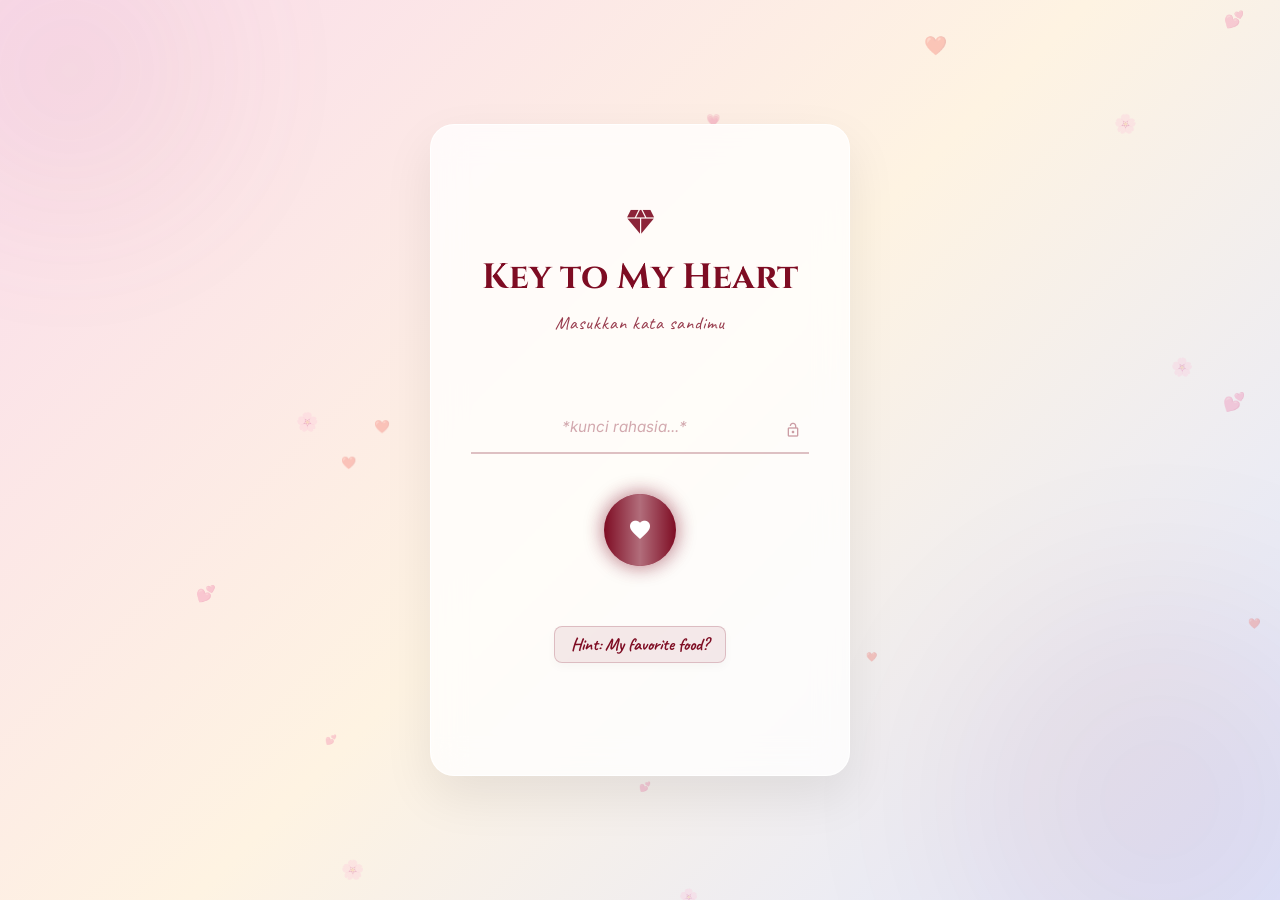
==== index.html @ 64aaa372 "fix mobiles printer sound" ====
<!DOCTYPE html>
<html lang="id">

<head>
    <meta charset="UTF-8">
    <meta name="viewport" content="width=device-width, initial-scale=1.0">
    <title>Key to My Heart ❤️</title>
    <link
        href="https://fonts.googleapis.com/css2?family=Material+Symbols+Outlined:opsz,wght,FILL,GRAD@20..48,100..700,0..1,-50..200&family=Cinzel:wght@400;700&family=Cormorant+Garamond:ital,wght@0,300;0,400;0,600;1,400;1,600&family=Inter:wght@300;400;600&family=Dancing+Script:wght@700&family=Mrs+Saint+Delafield&family=Sacramento&family=Caveat:wght@400;700"
        rel="stylesheet">
    <link rel="stylesheet" href="shared.css">
    <script src="data.js"></script>

    <!-- Favicon -->
    <link rel="icon" type="image/png" href="assets/favicons/favicon-96x96.png" sizes="96x96" />
    <link rel="icon" type="image/svg+xml" href="assets/favicons/favicon.svg" />
    <link rel="shortcut icon" href="assets/favicons/favicon.ico" />
    <link rel="apple-touch-icon" sizes="180x180" href="assets/favicons/apple-touch-icon.png" />
    <link rel="manifest" href="assets/favicons/site.webmanifest" />
    <style>
        /* ─── SPA Shell ────────────────────────────────────────────── */
        .spa-page {
            display: none;
        }

        /* ─── LOGIN PAGE ──────────────────────────────────────────── */
        .login-page {
            min-height: 100vh;
            display: flex;
            align-items: center;
            justify-content: center;
            padding: 2rem;
        }

        .login-container {
            width: 100%;
            max-width: 420px;
            display: flex;
            flex-direction: column;
            align-items: center;
            gap: 1.5rem;
        }

        .login-card {
            width: 100%;
            background: rgba(255, 255, 255, 0.78);
            backdrop-filter: blur(16px);
            -webkit-backdrop-filter: blur(16px);
            border: 1px solid rgba(255, 255, 255, 0.85);
            border-radius: 1.5rem;
            padding: 3rem 2.5rem;
            box-shadow: 0 20px 50px rgba(0, 0, 0, 0.08);
            display: flex;
            flex-direction: column;
            align-items: center;
            text-align: center;
            gap: 2.5rem;
        }

        .icon-area {
            color: var(--rosegold);
            display: flex;
            flex-direction: column;
            align-items: center;
        }

        .icon-area .main-icon {
            font-size: 3rem;
            font-variation-settings: 'FILL' 0, 'wght' 200;
        }

        .icon-area .sub-icon {
            font-size: 1.25rem;
            opacity: 0.6;
            margin-top: -0.5rem;
        }

        .login-title {
            font-family: var(--font-display);
            font-size: 2.2rem;
            font-weight: 700;
            color: var(--primary);
            line-height: 1.2;
            margin-bottom: 0.75rem;
        }

        .login-instruction {
            font-family: var(--font-sans);
            font-size: 0.875rem;
            color: var(--primary);
            opacity: 0.65;
            letter-spacing: 0.05em;
        }

        .login-input-group {
            width: 100%;
            position: relative;
        }

        .login-input {
            width: 100%;
            background: transparent;
            border: none;
            border-bottom: 2px solid rgba(126, 12, 35, 0.25);
            padding: 1rem 2.5rem 1rem 0.5rem;
            font-size: 1.1rem;
            font-family: var(--font-sans);
            color: var(--primary);
            text-align: center;
            outline: none;
            transition: border-color 0.3s;
            box-sizing: border-box;
        }

        .login-input:focus {
            border-bottom-color: var(--primary);
        }

        .login-input::placeholder {
            color: rgba(126, 12, 35, 0.35);
            font-style: italic;
            font-size: 0.95rem;
        }

        .lock-icon {
            position: absolute;
            right: 0.5rem;
            bottom: 1rem;
            font-size: 1rem;
            color: rgba(126, 12, 35, 0.4);
            pointer-events: none;
        }

        .btn-wrapper {
            position: relative;
        }

        .btn-glow {
            position: absolute;
            inset: -4px;
            background: var(--primary);
            border-radius: 50%;
            filter: blur(8px);
            opacity: 0.2;
            transition: opacity 0.3s;
        }

        .btn-wrapper:hover .btn-glow {
            opacity: 0.45;
        }

        .login-btn {
            position: relative;
            width: 4.5rem;
            height: 4.5rem;
            background: var(--primary);
            color: white;
            border: none;
            border-radius: 50%;
            display: flex;
            align-items: center;
            justify-content: center;
            cursor: pointer;
            box-shadow: 0 0 20px rgba(126, 12, 35, 0.35);
            transition: transform 0.2s, box-shadow 0.3s;
            overflow: hidden;
        }

        .login-btn::after {
            content: '';
            position: absolute;
            inset: 0;
            border-radius: 50%;
            background: linear-gradient(90deg, transparent, rgba(255, 255, 255, 0.4), transparent);
            animation: shimmer-btn 3s infinite;
        }

        @keyframes shimmer-btn {
            0% {
                transform: translateX(-100%) skewX(-20deg)
            }

            100% {
                transform: translateX(100%) skewX(-20deg)
            }
        }

        .login-btn:hover {
            transform: scale(1.08);
        }

        .login-btn:active {
            transform: scale(0.95);
        }

        .login-error {
            font-family: var(--font-sans);
            font-size: 0.85rem;
            color: var(--primary);
            opacity: 0;
            transition: opacity 0.3s;
            min-height: 1.5rem;
        }

        .login-error.visible {
            opacity: 1;
        }

        .blur-deco {
            position: fixed;
            border-radius: 50%;
            pointer-events: none;
            z-index: 0;
        }

        .blur-1 {
            width: 300px;
            height: 300px;
            background: var(--rosegold);
            opacity: 0.07;
            top: -80px;
            left: -80px;
            filter: blur(80px);
        }

        .blur-2 {
            width: 400px;
            height: 400px;
            background: var(--primary);
            opacity: 0.07;
            bottom: -100px;
            right: -80px;
            filter: blur(100px);
        }

        @keyframes float-particle {

            0%,
            100% {
                transform: translateY(0) rotate(0deg);
                opacity: 0.25
            }

            50% {
                transform: translateY(-25px) rotate(15deg);
                opacity: 0.5
            }
        }

        @keyframes shake {

            10%,
            90% {
                transform: translateX(-2px)
            }

            20%,
            80% {
                transform: translateX(3px)
            }

            30%,
            50%,
            70% {
                transform: translateX(-5px)
            }

            40%,
            60% {
                transform: translateX(5px)
            }
        }

        .shake {
            animation: shake 0.4s cubic-bezier(.36, .07, .19, .97) both;
        }

        .spa-page.active {
            display: block;
        }

        /* ─── MUSIC PAGE ──────────────────────────────────────────── */
        .music-page {
            min-height: 100vh;
            display: flex;
            flex-direction: column;
            align-items: center;
            justify-content: center;
            padding: 2rem 1.5rem 7rem;
        }

        .music-card {
            background: white;
            padding: 1.5rem 1.5rem 2rem;
            box-shadow: 0 20px 40px rgba(0, 0, 0, 0.12), 0 0 2px rgba(0, 0, 0, 0.06);
            border-radius: 0.5rem;
            border: 1px solid #f3f4f6;
            width: 100%;
            max-width: 320px;
            position: relative;
            transform: rotate(1deg);
            transition: transform 0.7s ease;
        }

        .music-card:hover {
            transform: rotate(0deg);
        }

        .washi-decoration {
            position: absolute;
            top: -1rem;
            left: -1.5rem;
            width: 6rem;
            height: 2rem;
            transform: rotate(-12deg);
            z-index: 10;
            opacity: 0.85;
        }

        .cover-container {
            position: relative;
            aspect-ratio: 1;
            width: 100%;
            background: #fff0f3;
            border-radius: 0.375rem;
            overflow: hidden;
            margin-bottom: 1.5rem;
        }

        #music-cover {
            width: 100%;
            height: 100%;
            object-fit: cover;
            transition: transform 1s ease;
            display: block;
        }

        .music-card:hover #music-cover {
            transform: scale(1.03);
        }

        .photo-corner {
            width: 24px;
            height: 24px;
            background: white;
            position: absolute;
            box-shadow: 0 2px 4px rgba(0, 0, 0, 0.1);
            z-index: 5;
        }

        .corner-tl {
            top: -4px;
            left: -4px;
            clip-path: polygon(0 0, 100% 0, 0 100%);
        }

        .corner-tr {
            top: -4px;
            right: -4px;
            clip-path: polygon(0 0, 100% 0, 100% 100%);
        }

        .track-info {
            text-align: center;
            margin-bottom: 1.25rem;
        }

        #song-title {
            font-family: var(--font-display);
            font-size: 1.3rem;
            font-weight: 700;
            color: #881337;
            margin-bottom: 0.25rem;
            white-space: nowrap;
            overflow: hidden;
            text-overflow: ellipsis;
        }

        #artist-name {
            font-family: var(--font-sans);
            font-size: 0.7rem;
            font-weight: 600;
            color: #fb7185;
            letter-spacing: 0.15em;
            text-transform: uppercase;
        }

        .visualizer {
            display: flex;
            align-items: flex-end;
            justify-content: center;
            gap: 3px;
            height: 14px;
            margin: 0.6rem 0;
            opacity: 0;
            transition: opacity 0.5s;
        }

        .visualizer.active {
            opacity: 1;
        }

        .v-bar {
            width: 4px;
            border-radius: 2px;
            height: 4px;
            animation: bar-dance 1s ease-in-out infinite alternate;
            animation-play-state: paused;
        }

        .visualizer.active .v-bar {
            animation-play-state: running;
        }

        .v-bar:nth-child(1) {
            background: #fda4af;
        }

        .v-bar:nth-child(2) {
            background: #fb7185;
            animation-delay: 0.2s;
        }

        .v-bar:nth-child(3) {
            background: #f43f5e;
            animation-delay: 0.4s;
        }

        .v-bar:nth-child(4) {
            background: #fb7185;
            animation-delay: 0.1s;
        }

        .v-bar:nth-child(5) {
            background: #fda4af;
            animation-delay: 0.3s;
        }

        @keyframes bar-dance {
            0% {
                height: 4px
            }

            50% {
                height: 14px
            }

            100% {
                height: 8px
            }
        }

        .progress-wrapper {
            width: 100%;
            height: 6px;
            background: #fee2e2;
            border-radius: 9999px;
            margin-bottom: 1.5rem;
            cursor: pointer;
            position: relative;
            overflow: hidden;
        }

        #progress-bar {
            position: absolute;
            top: 0;
            left: 0;
            height: 100%;
            width: 0%;
            background: linear-gradient(90deg, #fb7185, #7e0c23);
            border-radius: 9999px;
            transition: width 0.3s linear;
        }

        .controls {
            display: flex;
            align-items: center;
            justify-content: center;
            gap: 1.5rem;
            margin-bottom: 1.25rem;
        }

        .ctrl-btn {
            background: none;
            border: none;
            cursor: pointer;
            color: #fca5a5;
            transition: color 0.2s, transform 0.2s;
            display: flex;
            align-items: center;
        }

        .ctrl-btn:hover {
            color: #f43f5e;
            transform: scale(1.12);
        }

        .ctrl-btn:active {
            transform: scale(0.95);
        }

        .ctrl-btn .material-symbols-outlined {
            font-size: 2rem;
        }

        .play-btn {
            width: 4rem;
            height: 4rem;
            background: linear-gradient(135deg, #7e0c23, #9f1239);
            border: 4px solid white;
            border-radius: 50%;
            box-shadow: 0 10px 25px rgba(126, 12, 35, 0.25);
            color: white;
            cursor: pointer;
            display: flex;
            align-items: center;
            justify-content: center;
            transition: transform 0.2s, box-shadow 0.3s;
        }

        .play-btn:hover {
            transform: scale(1.06);
            box-shadow: 0 15px 30px rgba(126, 12, 35, 0.4);
        }

        .play-btn:active {
            transform: scale(0.95);
        }

        .play-btn .material-symbols-outlined {
            font-size: 1.8rem;
            font-variation-settings: 'FILL' 1;
            margin-left: 2px;
        }

        .play-btn.paused .play-icon-span {
            margin-left: 0;
        }

        .play-btn.is-loading .play-icon-span {
            opacity: 0;
        }

        .play-btn.is-loading::after {
            content: '';
            position: absolute;
            width: 1.5rem;
            height: 1.5rem;
            border: 3px solid rgba(255, 255, 255, 0.3);
            border-top-color: white;
            border-radius: 50%;
            animation: play-btn-spin 0.8s linear infinite;
        }

        @keyframes play-btn-spin {
            to { transform: rotate(360deg); }
        }

        .volume-wrapper {
            display: flex;
            align-items: center;
            gap: 0.5rem;
            padding: 0 0.5rem;
        }

        .volume-wrapper .material-symbols-outlined {
            font-size: 1rem;
            color: #fca5a5;
        }

        #volume-slider {
            flex: 1;
            -webkit-appearance: none;
            appearance: none;
            height: 4px;
            background: #fee2e2;
            border-radius: 2px;
            outline: none;
            cursor: pointer;
            accent-color: #f43f5e;
        }

        .lyrics-area {
            text-align: center;
            margin-top: 2rem;
        }

        #song-lyrics {
            font-family: var(--font-dancing);
            font-size: 1.7rem;
            color: var(--rosegold);
            opacity: 0.85;
        }

        .song-dots {
            display: flex;
            justify-content: center;
            gap: 0.4rem;
            margin-top: 1.25rem;
        }

        .song-dot {
            width: 6px;
            height: 6px;
            border-radius: 50%;
            background: rgba(183, 110, 121, 0.3);
            cursor: pointer;
            transition: background 0.3s, transform 0.2s;
        }

        .song-dot.active {
            background: var(--rosegold);
            transform: scale(1.3);
        }

        /* ─── GALLERY PAGE ────────────────────────────────────────── */
        .gallery-page {
            min-height: 100vh;
            padding: 2rem 1.25rem 8rem;
        }

        .gallery-grid {
            display: grid;
            grid-template-columns: repeat(2, 1fr);
            gap: 2.5rem 1.5rem;
            max-width: 700px;
            margin: 0 auto;
            align-items: start;
            justify-items: center;
        }

        @media (min-width: 600px) {
            .gallery-grid {
                grid-template-columns: repeat(3, 1fr);
            }
        }

        .polaroid {
            position: relative;
            background: white;
            padding: 0.75rem 0.75rem 2.5rem;
            box-shadow: 0 8px 25px rgba(0, 0, 0, 0.12), 0 0 2px rgba(0, 0, 0, 0.05);
            width: 100%;
            max-width: 185px;
            cursor: pointer;
            transition: transform 0.35s ease, box-shadow 0.35s ease, z-index 0s;
        }

        .polaroid:nth-child(odd) {
            transform: rotate(-2deg);
        }

        .polaroid:nth-child(even) {
            transform: rotate(2deg);
        }

        .polaroid:hover {
            transform: scale(1.05) rotate(0deg) !important;
            box-shadow: 0 20px 45px rgba(0, 0, 0, 0.2);
            z-index: 10;
        }

        .polaroid-tape-el {
            position: absolute;
            top: -0.9rem;
            left: 50%;
            transform: translateX(-50%) rotate(-8deg);
            width: 4rem;
            height: 1.2rem;
            z-index: 5;
        }

        .scratch-wrapper {
            position: relative;
            aspect-ratio: 1;
            width: 100%;
            overflow: hidden;
            background: #f9fafb;
            border-radius: 2px;
        }

        .scratch-image {
            width: 100%;
            height: 100%;
            object-fit: cover;
            display: block;
        }

        .scratch-layer {
            position: absolute;
            inset: 0;
            background: linear-gradient(135deg, #c9b8c0, #a896a0);
            display: flex;
            flex-direction: column;
            align-items: center;
            justify-content: center;
            cursor: pointer;
            z-index: 2;
            transition: opacity 0.8s ease;
        }

        .scratch-layer.revealed {
            opacity: 0;
            pointer-events: none;
        }

        .scratch-layer-emoji {
            font-size: 1.8rem;
        }

        .scratch-label {
            font-family: var(--font-sans);
            font-size: 0.5rem;
            color: rgba(255, 255, 255, 0.85);
            letter-spacing: 0.1em;
            text-transform: uppercase;
            margin-top: 0.3rem;
        }

        .polaroid-caption-text {
            font-family: var(--font-dancing);
            font-size: 0.9rem;
            color: #1e293b;
            text-align: center;
            margin-top: 0.5rem;
            display: block;
            transform: rotate(-1.5deg);
            line-height: 1.2;
            padding: 0 4px;
            word-wrap: break-word;
            white-space: normal;
        }

        .polaroid-date-text {
            font-family: var(--font-sans);
            font-size: 0.55rem;
            color: rgba(126, 12, 35, 0.4);
            text-align: center;
            margin-top: 0.15rem;
            letter-spacing: 0.05em;
        }

        .modal-overlay {
            position: fixed;
            inset: 0;
            background: rgba(0, 0, 0, 0.5);
            z-index: 500;
            display: flex;
            align-items: center;
            justify-content: center;
            padding: 1.5rem;
            opacity: 0;
            pointer-events: none;
            transition: opacity 0.3s;
        }

        .modal-overlay.show {
            opacity: 1;
            pointer-events: auto;
        }

        .modal-card {
            background: rgba(255, 255, 255, 0.97);
            backdrop-filter: blur(16px);
            border-radius: 1.5rem;
            padding: 2.5rem 2rem;
            max-width: 360px;
            width: 100%;
            text-align: center;
            transform: translateY(30px) scale(0.95);
            transition: transform 0.35s cubic-bezier(0.16, 1, 0.3, 1);
            box-shadow: 0 30px 60px rgba(0, 0, 0, 0.15);
        }

        .modal-overlay.show .modal-card {
            transform: translateY(0) scale(1);
        }

        .modal-heart {
            font-size: 2.5rem;
            margin-bottom: 1rem;
        }

        .modal-note {
            font-family: var(--font-editorial, 'Cormorant Garamond', serif);
            font-style: italic;
            font-size: 1.15rem;
            color: var(--primary);
            line-height: 1.7;
            margin-bottom: 1.5rem;
        }

        .modal-close {
            background: var(--primary);
            color: white;
            border: none;
            border-radius: 9999px;
            padding: 0.65rem 2rem;
            font-family: var(--font-sans);
            font-size: 0.85rem;
            cursor: pointer;
            transition: transform 0.2s;
        }

        .modal-close:hover {
            background: #9f1239;
        }

        .modal-close:active {
            transform: scale(0.95);
        }

        @keyframes glitter-fall {
            0% {
                transform: translate(0, 0) scale(1);
                opacity: 1;
            }

            100% {
                transform: translate(var(--tx), var(--ty)) scale(0);
                opacity: 0;
            }
        }

        /* ─── SURAT PAGE ──────────────────────────────────────────── */
        .letter-page {
            min-height: 100vh;
            display: flex;
            flex-direction: column;
            align-items: center;
            padding: 2rem 1.5rem 8rem;
        }

        .envelope-scene {
            width: 100%;
            max-width: 460px;
        }

        .envelope-wrapper {
            position: relative;
            width: 100%;
            cursor: pointer;
            perspective: 800px;
        }

        .envelope-body {
            width: 100%;
            aspect-ratio: 1.618 / 1;
            background: linear-gradient(145deg, #fce7f3, #ffd6e0);
            border-radius: 0.5rem;
            border: 1.5px solid rgba(244, 63, 94, 0.12);
            box-shadow: 0 20px 50px rgba(126, 12, 35, 0.1), 0 5px 15px rgba(0, 0, 0, 0.05);
            position: relative;
            overflow: hidden;
            transition: transform 0.3s ease;
        }

        .envelope-wrapper:hover .envelope-body {
            transform: translateY(-3px);
        }

        .envelope-flap {
            position: absolute;
            top: 0;
            left: 0;
            right: 0;
            height: 55%;
            background: linear-gradient(160deg, #fecdd3, #ffd6e0);
            clip-path: polygon(0 0, 50% 65%, 100% 0);
            transform-origin: top;
            transition: transform 0.7s cubic-bezier(0.16, 1, 0.3, 1);
            z-index: 5;
        }

        .envelope-wrapper.open .envelope-flap {
            transform: perspective(800px) rotateX(-180deg);
        }

        .env-fold-bottom {
            position: absolute;
            bottom: 0;
            left: 0;
            right: 0;
            height: 50%;
            background: linear-gradient(10deg, #fce7f3, #ffd6e0);
            clip-path: polygon(0 100%, 50% 30%, 100% 100%);
        }

        .env-fold-left {
            position: absolute;
            top: 0;
            left: 0;
            bottom: 0;
            width: 50%;
            background: linear-gradient(95deg, #fde8f4, #ffd6e0);
            clip-path: polygon(0 0, 100% 50%, 0 100%);
        }

        .env-fold-right {
            position: absolute;
            top: 0;
            right: 0;
            bottom: 0;
            width: 50%;
            background: linear-gradient(265deg, #fde8f4, #ffd6e0);
            clip-path: polygon(0 50%, 100% 0, 100% 100%);
        }

        .envelope-seal {
            position: absolute;
            top: 50%;
            left: 50%;
            transform: translate(-50%, -50%);
            z-index: 10;
            width: 3.2rem;
            height: 3.2rem;
            background: linear-gradient(135deg, #7e0c23, #c0193a);
            border-radius: 50%;
            display: flex;
            align-items: center;
            justify-content: center;
            color: white;
            box-shadow: 0 4px 15px rgba(126, 12, 35, 0.4);
            transition: transform 0.3s, box-shadow 0.3s;
        }

        .envelope-wrapper:hover .envelope-seal {
            transform: translate(-50%, -50%) scale(1.1);
            box-shadow: 0 6px 20px rgba(126, 12, 35, 0.55);
        }

        .tap-hint {
            text-align: center;
            margin-top: 0.85rem;
            font-family: var(--font-sans);
            font-size: 0.68rem;
            color: rgba(126, 12, 35, 0.45);
            letter-spacing: 0.12em;
            text-transform: uppercase;
            animation: pulse-hint 2s ease-in-out infinite;
        }

        @keyframes pulse-hint {

            0%,
            100% {
                opacity: 0.5
            }

            50% {
                opacity: 1
            }
        }

        .letter-content {
            display: none;
            width: 100%;
            max-width: 460px;
            margin-top: 2rem;
        }

        .letter-content.visible {
            display: block;
            animation: fadeInUp 0.7s ease-out;
        }

        .letter-paper {
            background: #fffdf5;
            border: 1px solid rgba(244, 63, 94, 0.08);
            border-radius: 0.375rem;
            padding: 2.5rem 2rem 2rem;
            box-shadow: 0 10px 30px rgba(0, 0, 0, 0.05);
            position: relative;
            overflow: hidden;
        }

        .letter-paper::before {
            content: '';
            position: absolute;
            inset: 0;
            background-image: repeating-linear-gradient(transparent, transparent 1.75rem,
                    rgba(244, 63, 94, 0.05) 1.75rem, rgba(244, 63, 94, 0.05) 1.8rem);
            background-position: 0 4rem;
            pointer-events: none;
        }

        .letter-paper::after {
            content: '';
            position: absolute;
            top: 0;
            bottom: 0;
            left: 3.5rem;
            width: 1px;
            background: rgba(244, 63, 94, 0.1);
            pointer-events: none;
        }

        .letter-inner {
            position: relative;
            z-index: 1;
            padding-left: 0.5rem;
        }

        .letter-recipient {
            font-family: 'Mrs Saint Delafield', cursive;
            font-size: 2.2rem;
            color: var(--primary);
            opacity: 0.85;
            margin-bottom: 2rem;
            display: block;
        }

        .letter-body {
            font-family: var(--font-dancing);
            font-size: 1.4rem;
            font-weight: 500;
            color: #334155;
            line-height: 1.8;
            padding-left: 0.25rem;
            white-space: pre-wrap;
        }

        .letter-body p {
            margin-bottom: 1rem;
        }

        .letter-body p:last-child {
            margin-bottom: 0;
        }

        .letter-footer {
            display: flex;
            justify-content: space-between;
            align-items: flex-end;
            margin-top: 2rem;
            padding-top: 1.25rem;
            border-top: 1px dashed rgba(244, 63, 94, 0.15);
        }

        .letter-signature {
            font-family: 'Mrs Saint Delafield', cursive;
            font-size: 2.8rem;
            color: rgba(126, 12, 35, 0.7);
            transform: rotate(-2deg);
            display: inline-block;
            padding-right: 0.5rem;
            align-self: flex-end;
            margin-left: auto;
        }

        @keyframes blink {
            50% {
                border-color: transparent
            }
        }

        /* ─── INVITATION PAGE ────────────────────────────────────── */
        .invitation-page {
            min-height: 100vh;
            display: flex;
            align-items: center;
            justify-content: center;
            padding: 2rem 1.5rem 8rem;
        }

        .invitation-card {
            width: 100%;
            max-width: 420px;
            display: flex;
            flex-direction: column;
            align-items: center;
            gap: 2.5rem;
            text-align: center;
        }

        .question-text {
            font-family: var(--font-display);
            font-size: clamp(1.4rem, 5vw, 2.2rem);
            color: var(--primary);
            line-height: 1.35;
            padding: 0 0.5rem;
        }

        .bear-container {
            display: flex;
            justify-content: center;
        }

        .bear-img {
            width: 160px;
            height: 160px;
            object-fit: contain;
            filter: drop-shadow(0 10px 20px rgba(244, 63, 94, 0.2));
            animation: bear-bounce 2.5s ease-in-out infinite;
        }

        @keyframes bear-bounce {

            0%,
            100% {
                transform: translateY(0) rotate(-1deg);
            }

            50% {
                transform: translateY(-10px) rotate(1deg);
            }
        }

        .buttons-group {
            display: flex;
            gap: 1rem;
            align-items: center;
            flex-wrap: wrap;
            justify-content: center;
        }

        .yes-btn {
            background: linear-gradient(135deg, #7e0c23, #c0193a);
            color: white;
            border: none;
            border-radius: 9999px;
            padding: 1rem 2.75rem;
            font-family: var(--font-display);
            font-size: 1.2rem;
            font-weight: 700;
            cursor: pointer;
            box-shadow: 0 8px 25px rgba(126, 12, 35, 0.35);
            transition: transform 0.25s, box-shadow 0.25s;
            position: relative;
            overflow: hidden;
        }

        .yes-btn::after {
            content: '';
            position: absolute;
            inset: 0;
            background: linear-gradient(90deg, transparent, rgba(255, 255, 255, 0.3), transparent);
            animation: shimmer-yes 3s infinite;
        }

        @keyframes shimmer-yes {
            0% {
                transform: translateX(-150%)
            }

            100% {
                transform: translateX(150%)
            }
        }

        .yes-btn:hover {
            transform: scale(1.06);
            box-shadow: 0 12px 35px rgba(126, 12, 35, 0.5);
        }

        .yes-btn:active {
            transform: scale(0.97);
        }

        .no-btn {
            background: white;
            color: var(--primary);
            border: 1.5px solid rgba(126, 12, 35, 0.2);
            border-radius: 9999px;
            padding: 0.85rem 2rem;
            font-family: var(--font-sans);
            font-size: 0.95rem;
            cursor: pointer;
            transition: all 0.25s;
            box-shadow: 0 4px 12px rgba(0, 0, 0, 0.06);
        }

        .no-btn:hover {
            background: #fff5f5;
            border-color: rgba(126, 12, 35, 0.4);
        }

        .celebration {
            display: none;
            flex-direction: column;
            align-items: center;
            gap: 2rem;
        }

        .celebration.visible {
            display: flex;
            animation: fadeInUp 0.7s ease-out;
        }

        .success-message {
            font-family: var(--font-display);
            font-size: clamp(1.5rem, 6vw, 2.4rem);
            color: var(--primary);
            line-height: 1.3;
            text-align: center;
            width: 100%;
        }

        .bear-success-wrapper {
            position: relative;
            display: flex;
            align-items: center;
            justify-content: center;
        }

        .success-ring {
            position: absolute;
            inset: -20px;
            border: 2px solid rgba(244, 63, 94, 0.25);
            border-radius: 50%;
            animation: ring-pulse 2s ease-out infinite;
        }

        .success-ring-2 {
            position: absolute;
            inset: -35px;
            border: 1.5px solid rgba(244, 63, 94, 0.12);
            border-radius: 50%;
            animation: ring-pulse 2s 0.5s ease-out infinite;
        }

        @keyframes ring-pulse {
            0% {
                transform: scale(0.85);
                opacity: 0.7
            }

            100% {
                transform: scale(1.5);
                opacity: 0
            }
        }

        @keyframes card-shake {

            0%,
            100% {
                transform: translateX(0)
            }

            25% {
                transform: translateX(-6px)
            }

            75% {
                transform: translateX(6px)
            }
        }

        .confetti-container {
            position: fixed;
            inset: 0;
            pointer-events: none;
            z-index: 200;
            overflow: hidden;
        }

        @keyframes fall-down {
            0% {
                transform: translateY(-30px) rotate(0deg);
                opacity: 1
            }

            100% {
                transform: translateY(110vh) rotate(var(--rot));
                opacity: 0
            }
        }

        .confetti-piece {
            position: absolute;
            animation: fall-down var(--dur) var(--delay) ease-in forwards;
            left: var(--left);
            font-size: var(--size);
        }

        /* ─── WRAPPED / PRINTER PAGE ──────────────────────────────── */
        :root {
            --printer-plastic: #fff5f5;
            --plastic-texture: url(https://www.transparenttextures.com/patterns/white-diamond.png);
        }

        .page-wrapped-main {
            height: 100%;
            width: 100%;
            display: flex;
            flex-direction: column;
            align-items: center;
            padding: 0 1.5rem 8rem;
            position: relative;
            overflow-y: auto;
            overflow-x: hidden;
            min-height: 100vh;
        }

        .printer-container {
            margin-top: -2.5rem;
            perspective: 1000px;
            width: 100%;
            display: flex;
            flex-direction: column;
            align-items: center;
            position: relative;
            z-index: 30;
            margin-bottom: -40px;
        }

        .printer-device {
            width: 100%;
            max-width: 400px;
            height: 9rem;
            border-top-left-radius: 1.5rem;
            border-top-right-radius: 1.5rem;
            border-bottom-left-radius: 0.5rem;
            border-bottom-right-radius: 0.5rem;
            display: flex;
            flex-direction: column;
            align-items: center;
            padding-top: 1.5rem;
            background-color: var(--printer-plastic);
            background-image: var(--plastic-texture);
            box-shadow: inset -2px -2px 5px rgba(0, 0, 0, 0.05), inset 2px 2px 5px rgba(255, 255, 255, 0.9), 0 10px 25px rgba(126, 12, 35, 0.1);
            border-bottom: 4px solid #fecaca;
            position: relative;
            z-index: 40;
        }

        .led-group {
            position: absolute;
            top: 1.5rem;
            left: 2.5rem;
            display: flex;
            gap: 0.5rem;
        }

        .led {
            width: 0.5rem;
            height: 0.5rem;
            border-radius: 50%;
        }

        .led-green {
            background-color: #22c55e;
            box-shadow: 0 0 8px rgba(34, 197, 94, 0.8);
        }

        .led-orange {
            background-color: #fdba74;
            opacity: 0.5;
        }

        .printer-label {
            font-size: 9px;
            letter-spacing: 0.3em;
            font-family: var(--font-sans);
            color: rgba(136, 19, 55, 0.3);
            text-transform: uppercase;
            margin-bottom: 1rem;
            text-align: center;
            font-weight: 700;
        }

        .printer-slot {
            width: 320px;
            height: 1rem;
            background-color: #4c0519;
            border-radius: 9999px;
            box-shadow: inset 0 2px 4px rgba(0, 0, 0, 0.5);
            position: relative;
            display: flex;
            align-items: center;
            justify-content: center;
            overflow: hidden;
            border-top: 2px solid rgba(136, 19, 55, 0.5);
            margin-top: 1rem;
            max-width: 90%;
        }

        .printer-slot-inner {
            position: absolute;
            inset: 0;
            opacity: 0.2;
            background: repeating-linear-gradient(90deg, transparent, transparent 2px, rgba(255, 255, 255, 0.1) 2px, rgba(255, 255, 255, 0.1) 4px);
        }

        .printer-slot-shadow {
            width: 300px;
            height: 0.5rem;
            background-color: rgba(136, 19, 55, 0.1);
            filter: blur(4px);
            margin-top: -0.125rem;
            max-width: 85%;
        }

        .printer-slot-wrapper {
            position: relative;
            width: 100%;
            display: flex;
            justify-content: center;
            z-index: 10;
            margin-top: -10px;
        }

        .story-card {
            background-color: var(--cream);
            min-height: 650px;
            width: 100%;
            max-width: 380px;
            padding: 1.5rem;
            display: flex;
            flex-direction: column;
            z-index: 10;
            border: 1px solid #9f1239;
            position: relative;
            overflow: hidden;
            transform: translateY(-100%);
            transition: transform 6s linear;
            box-shadow: 0 5px 15px rgba(0, 0, 0, 0.05);
            color: #1e293b;
            border-radius: 1.5rem;
        }

        .is-printing .story-card {
            transform: translateY(0);
        }

        .story-card::after {
            content: '';
            position: absolute;
            bottom: -10px;
            left: 0;
            width: 100%;
            height: 10px;
            background: linear-gradient(-45deg, var(--cream) 5px, transparent 0), linear-gradient(45deg, var(--cream) 5px, transparent 0);
            background-size: 10px 10px;
            z-index: 10;
        }

        .swirl-bg {
            position: absolute;
            inset: 0;
            background-image: radial-gradient(circle at 0% 0%, #ffe4e6 0%, transparent 50%), radial-gradient(circle at 100% 100%, #ffe4e6 0%, transparent 50%);
            opacity: 0.6;
            pointer-events: none;
        }

        .card-recap-header {
            position: relative;
            z-index: 10;
            display: flex;
            align-items: center;
            justify-content: center;
            gap: 0.5rem;
            color: rgba(126, 12, 35, 0.6);
            margin-bottom: 0.75rem;
            font-size: 10px;
            font-family: var(--font-sans);
            text-transform: uppercase;
            letter-spacing: 0.3em;
            font-weight: 700;
        }

        .card-photo-wrapper {
            position: relative;
            z-index: 10;
            padding-top: 0.5rem;
            margin-bottom: 1rem;
            width: 100%;
        }

        .photo-frame {
            background-color: #fff;
            padding: 0.5rem;
            aspect-ratio: 1/1;
            width: 100%;
            overflow: hidden;
            box-shadow: 0 1px 3px rgba(0, 0, 0, 0.1);
        }

        .photo-frame img {
            width: 100%;
            height: 100%;
            object-fit: cover;
            border-radius: 2px;
        }

        .card-lists {
            position: relative;
            z-index: 10;
            padding-bottom: 1rem;
            display: flex;
            flex-wrap: wrap;
            gap: 1.5rem;
        }

        .list-col {
            flex: 1;
            min-width: 120px;
        }

        .list-label {
            font-size: 11px;
            font-family: var(--font-sans);
            text-transform: uppercase;
            letter-spacing: 0.25em;
            font-weight: 800;
            color: var(--primary);
            opacity: 0.9;
            margin-bottom: 0.75rem;
            border-bottom: 1px solid rgba(126, 12, 35, 0.15);
            padding-bottom: 0.25rem;
            display: inline-block;
        }

        .card-footer {
            position: relative;
            z-index: 10;
            margin-top: auto;
            border-top: 1px solid #fecdd3;
            padding-top: 1.25rem;
            padding-bottom: 0.5rem;
        }

        .stats-row {
            display: flex;
            flex-wrap: nowrap;
            justify-content: space-between;
            align-items: flex-start;
            gap: 1rem;
            margin-bottom: 1.5rem;
        }

        .stat-col {
            display: flex;
            flex-direction: column;
            min-width: 0;
        }

        .stat-col:first-child {
            flex: 0 0 auto;
            max-width: 55%;
        }

        .stat-col.text-right {
            flex: 1;
        }

        .stat-label {
            font-size: 10px;
            text-transform: uppercase;
            letter-spacing: 0.1em;
            font-weight: 700;
            color: var(--primary);
            opacity: 0.7;
            margin-bottom: 0.25rem;
        }

        .stat-val-minutes {
            font-family: var(--font-editorial);
            font-style: italic;
            font-weight: 700;
            font-size: 2.6rem;
            line-height: 1;
            letter-spacing: -0.02em;
            color: var(--primary);
            word-break: break-word;
        }

        .stat-val-vibe {
            font-family: var(--font-editorial);
            font-style: italic;
            font-weight: 700;
            font-size: 1.5rem;
            line-height: 1.1;
            color: var(--primary);
            word-break: break-word;
            text-wrap: balance;
        }

        .text-right {
            text-align: right;
            align-items: flex-end;
        }

        .barcode-wrapper {
            position: relative;
            z-index: 10;
            border-top: 2px dashed rgba(244, 63, 94, 0.3);
            padding-top: 1rem;
            text-align: center;
        }

        .barcode-text {
            display: flex;
            justify-content: center;
            align-items: center;
            font-size: 9px;
            font-family: var(--font-sans);
            text-transform: uppercase;
            font-weight: 700;
            letter-spacing: 0.1em;
            color: var(--primary);
            opacity: 0.5;
        }

        .barcode-strip {
            background-image: url('[data-uri]');
            background-repeat: repeat-x;
            background-size: contain;
            width: 80%;
            opacity: 0.6;
            display: block;
            margin: 0 auto 0.5rem;
            height: 2.5rem;
        }

        .led-pulse {
            animation: led-pulse-anim 2s cubic-bezier(0.4, 0, 0.6, 1) infinite;
        }

        @keyframes led-pulse-anim {

            0%,
            100% {
                opacity: 1;
            }

            50% {
                opacity: 0.4;
            }
        }

        .led-printing {
            animation: led-fast-pulse-anim 0.4s ease-in-out infinite;
            background-color: #22c55e !important;
            box-shadow: 0 0 12px rgba(34, 197, 94, 0.9);
        }

        @keyframes led-fast-pulse-anim {

            0%,
            100% {
                transform: scale(1);
                opacity: 1;
            }

            50% {
                transform: scale(1.2);
                opacity: 0.7;
            }
        }

        .printer-vibrating {
            animation: printer-shake 0.1s ease-in-out infinite;
        }

        @keyframes printer-shake {

            0%,
            100% {
                transform: translate(0, 0) rotate(0);
            }

            25% {
                transform: translate(0.5px, 0.5px) rotate(0.1deg);
            }

            75% {
                transform: translate(-0.5px, -0.5px) rotate(-0.1deg);
            }
        }

        .custom-list {
            list-style: none;
            counter-reset: wrapped-counter;
            display: flex;
            flex-direction: column;
            gap: 0.25rem;
        }

        .custom-list li {
            counter-increment: wrapped-counter;
            display: flex;
            align-items: baseline;
            gap: 0.5rem;
            margin-bottom: 0.25rem;
            font-family: var(--font-editorial, 'Cormorant Garamond', serif);
            font-style: italic;
            font-weight: 600;
            font-size: 1.25em;
            color: var(--primary);
        }

        .custom-list li::before {
            content: counter(wrapped-counter) ".";
            font-family: var(--font-display, serif);
            font-weight: 700;
            color: #9f1239;
            font-style: normal;
        }

        /* ─── SPA Transition ──────────────────────────────────────── */
        .spa-page.active {
            animation: fadeInUp 0.5s ease-out;
        }
    </style>
</head>

<body>
    <div class="grain-overlay"></div>
    <div class="confetti-container" id="confetti-container"></div>
    <div class="blur-deco blur-1" id="blur-deco-1"></div>
    <div class="blur-deco blur-2" id="blur-deco-2"></div>
    <div id="particles" style="position:fixed;inset:0;pointer-events:none;z-index:1;overflow:hidden;"></div>

    <!-- Loading Screen -->
    <div id="app-loading"
        style="position:fixed;inset:0;z-index:100;background:#fcfaf7;display:flex;flex-direction:column;align-items:center;justify-content:center;gap:16px;">
        <div
            style="width:40px;height:40px;border:2px solid #f0e8df;border-top-color:#d4a373;border-radius:50%;animation:spin 0.8s linear infinite;">
        </div>
        <p style="font-size:10px;letter-spacing:0.3em;text-transform:uppercase;color:#9ca3af;font-family:inherit;">
            Memuat kado...</p>
    </div>

    <!-- Error Screen -->
    <div id="app-error"
        style="display:none;position:fixed;inset:0;z-index:100;background:#fcfaf7;flex-direction:column;align-items:center;justify-content:center;padding:32px;text-align:center;">
        <p style="font-size:28px;margin-bottom:12px;">💔</p>
        <p id="app-error-msg"
            style="font-size:11px;color:#6b7280;letter-spacing:0.1em;max-width:280px;line-height:1.8;">Kado tidak
            ditemukan.</p>
    </div>

    <div id="pages-container"></div>

    <script>
        const LOVES_WORKER_URL = 'https://loves-edition.aldoramadhan16.workers.dev';
        const PAGE_ORDER = ['01-login', '02-music', '03-gallery', '04-wrapped', '05-surat', '06-invitation'];
        const PAGE_KEY_MAP = {
            '01-login': 'login',
            '02-music': 'music',
            '03-gallery': 'gallery',
            '04-wrapped': 'wrapped',
            '05-surat': 'surat',
            '06-invitation': 'invitation'
        };

        // ── Early Audio Preloader ───────────────────────────────────────────
        const audio = new Audio();
        audio.volume = 0.8;
        audio.preload = 'auto';

        function prebufferFirstSong(data) {
            const songs = Array.isArray(data.music) ? data.music : (data.music ? [data.music] : []);
            if (songs.length > 0 && songs[0].audioSrc) {
                audio.src = songs[0].audioSrc;
                audio.load();
                console.log('🎵 Early buffering started for:', songs[0].songTitle || 'First Song');
            }
        }

        // ── Dynamic Navigation ──────────────────────────────────────────────
        // Runs after pages are loaded. Wires up [data-nav] buttons based on
        // which pages are actually active — no text labels, just arrows.
        function initDynamicNavigation(loadedPageFolders) {
            const shortIds = loadedPageFolders.map(f => PAGE_KEY_MAP[f]).filter(Boolean);
            // 'login' has no nav-bar — skip it
            const navPages = shortIds.filter(k => k !== 'login');

            navPages.forEach((pageKey, idx) => {
                const section = document.getElementById('page-' + pageKey);
                if (!section) return;

                const prevBtn = section.querySelector('[data-nav="prev"]');
                const nextBtn = section.querySelector('[data-nav="next"]');

                if (prevBtn) {
                    if (idx === 0) {
                        prevBtn.style.visibility = 'hidden';
                        prevBtn.onclick = null;
                    } else {
                        prevBtn.style.visibility = 'visible';
                        const prevKey = navPages[idx - 1];
                        prevBtn.onclick = () => window.navigateTo(prevKey);
                    }
                }

                if (nextBtn) {
                    if (idx === navPages.length - 1) {
                        nextBtn.style.visibility = 'hidden';
                        nextBtn.onclick = null;
                    } else {
                        nextBtn.style.visibility = 'visible';
                        const nextKey = navPages[idx + 1];
                        nextBtn.onclick = () => window.navigateTo(nextKey);
                    }
                }
            });
        }

        async function loadValentinePages() {
            const container = document.getElementById('pages-container');
            const loadingEl = document.getElementById('app-loading');
            const errorEl = document.getElementById('app-error');
            const errorMsg = document.getElementById('app-error-msg');

            // Read token from URL — support both query params and clean paths
            const urlParams = new URLSearchParams(window.location.search);
            function _getToken() {
                if (urlParams.get('to')) return urlParams.get('to');
                if (urlParams.get('token')) return urlParams.get('token');
                if (urlParams.get('id')) return urlParams.get('id');

                const path = window.location.pathname.replace(/\/+$/, '').split('/').filter(Boolean);
                if (path.length > 0) {
                    const first = path[0];
                    // Reserved system paths to ignore
                    const reserved = ['studio', 'admin-insights', 'pages', 'assets', 'api'];
                    if (reserved.includes(first.toLowerCase())) return null;

                    // If path is /loves/id (legacy support)
                    if (first === 'loves' && path.length >= 2) return path[1];

                    // If path is directly /id
                    if (path.length === 1 && !first.includes('.')) return first;
                }
                return null;
            }
            const token = _getToken();

            if (!token) {
                // ── FALLBACK MODE: Tidak ada token ──────────
                // 1. Cek apakah ada data dari data.js
                // 2. Kalau tidak ada, pakai _getDemoData() bawaan app.html untuk preview
                if (!window.VALENTINE_DATA || Object.keys(window.VALENTINE_DATA).length === 0) {
                    window.VALENTINE_DATA = _getDemoData();
                }
                prebufferFirstSong(window.VALENTINE_DATA);

                if (loadingEl) loadingEl.style.display = 'none';
                const allPages = PAGE_ORDER;
                for (const page of allPages) {
                    try {
                        const html = await (await fetch(`pages/${page}/index.html`)).text();
                        container.insertAdjacentHTML('beforeend', html);
                    } catch (e) { console.warn('Failed to load page:', page); }
                }
                if (typeof initializeValentineApp === 'function') {
                    initializeValentineApp();
                    initDynamicNavigation(PAGE_ORDER);
                    const pages = document.querySelectorAll('.spa-page');
                    if (pages.length > 0) {
                        pages.forEach(p => p.classList.remove('active'));
                        const targetPageId = urlParams.get('page');
                        if (targetPageId && typeof window.navigateTo === 'function') {
                            window.navigateTo(targetPageId.replace('page-', ''));
                        } else {
                            (document.getElementById('page-login') || pages[0]).classList.add('active');
                        }
                    }
                }
                return;
            }

            try {
                // 1. Fetch config dari KV via Worker
                const res = await fetch(`${LOVES_WORKER_URL}/get-config?id=${encodeURIComponent(token)}`);
                if (res.status === 404) throw new Error('Kado ini tidak ditemukan atau belum dipublish.');
                if (!res.ok) throw new Error('Gagal memuat. Coba muat ulang.');

                const config = await res.json();

                // 2. Expose ke global agar initializeValentineApp bisa pakai
                window.VALENTINE_DATA = _mapConfigToData(config);
                prebufferFirstSong(window.VALENTINE_DATA);

                // 3. Tentukan halaman mana yang aktif
                const activePages = config.active_pages || {};
                const pagesToLoad = PAGE_ORDER.filter(page => {
                    const key = PAGE_KEY_MAP[page];
                    return activePages[key] !== false; // default: aktif
                });

                // 4. Load HTML module halaman
                for (const page of pagesToLoad) {
                    try {
                        const html = await (await fetch(`pages/${page}/index.html`)).text();
                        container.insertAdjacentHTML('beforeend', html);
                    } catch (e) {
                        console.warn('Failed to load page:', page);
                    }
                }

                // 5. Hide loading, init app
                if (loadingEl) loadingEl.style.display = 'none';

                if (typeof initializeValentineApp === 'function') {
                    initializeValentineApp();
                    initDynamicNavigation(pagesToLoad);
                    const pages = document.querySelectorAll('.spa-page');
                    if (pages.length > 0) {
                        pages.forEach(p => p.classList.remove('active'));
                        const targetPageId = urlParams.get('page');
                        if (targetPageId && typeof window.navigateTo === 'function') {
                            window.navigateTo(targetPageId.replace('page-', ''));
                        } else {
                            (document.getElementById('page-login') || pages[0]).classList.add('active');
                        }
                    }
                }

            } catch (err) {
                console.error('loadValentinePages error:', err);
                if (loadingEl) loadingEl.style.display = 'none';
                if (errorEl) errorEl.style.display = 'flex';
                if (errorMsg) errorMsg.textContent = err.message;
            }
        }

        // Map struktur KV → struktur yang dipakai app.html
        function _mapConfigToData(c) {
            return {
                login: c.login || {},
                music: Array.isArray(c.music) ? c.music : (c.music ? [c.music] : []),
                gallery: {
                    title: c.gallery?.title || 'Galleries Memories',
                    subtitle: c.gallery?.subtitle || 'Scratch untuk reveal',
                    memories: (c.gallery?.photos || []).map(p => ({
                        src: p.url || p,
                        caption: p.caption || ''
                    }))
                },
                wrapped: {
                    imageSrc: c.wrapped?.imageUrl || '',
                    HoursTogether: c.wrapped?.minutesTogether || '',
                    vibe: c.wrapped?.vibe || '',
                    topPlaces: c.wrapped?.topPlaces || [],
                    coreMemories: c.wrapped?.coreMemories || [],
                    topPlacesLabel: c.wrapped?.topPlacesLabel || '',
                    coreMemoriesLabel: c.wrapped?.coreMemoriesLabel || ''
                },
                letter: {
                    recipient: c.surat?.to || '',
                    message: c.surat?.message || '',
                    signature: c.surat?.from || '',
                    attachmentUrl: c.surat?.attachmentUrl || null
                },
                invitation: {
                    question: c.invitation?.question || 'Maukah kamu menjadi Valentineku?',
                    successMessage: c.invitation?.successMessage || 'Yay! Terima kasih! ❤️'
                }
            };
        }

        // Demo data — dipakai saat app.html dibuka tanpa token (untuk preview desain)
        function _getDemoData() {
            return {
                login: {
                    title: 'Key to My Heart',
                    instruction: 'Masukkan kata sandimu',
                    placeholder: '*kunci rahasia...*',
                    password: '123'
                },
                music: [
                    {
                        title: 'All of Me',
                        artist: 'John Legend',
                        url: 'https://www.soundhelix.com/examples/mp3/SoundHelix-Song-1.mp3',
                        coverUrl: 'https://images.unsplash.com/photo-1514320291840-2e0a9bf2a9ae?w=400'
                    }
                ],
                gallery: {
                    title: 'Galleries Memories',
                    subtitle: 'Scratch untuk reveal',
                    memories: [
                        { src: 'https://images.unsplash.com/photo-1516589178581-6cd7833ae3b2?w=400', caption: 'Momen pertama kita 🌸' },
                        { src: 'https://images.unsplash.com/photo-1518199266791-5375a83190b7?w=400', caption: 'Selalu bersamamu ❤️' },
                        { src: 'https://images.unsplash.com/photo-1529636798458-92182e662485?w=400', caption: 'Petualangan kita' },
                        { src: 'https://images.unsplash.com/photo-1474552226712-ac0f0961a954?w=400', caption: 'Senyummu ✨' }
                    ]
                },
                wrapped: {
                    imageSrc: 'https://images.unsplash.com/photo-1516589178581-6cd7833ae3b2?w=600',
                    HoursTogether: '525,600',
                    vibe: 'Chaotic Good',
                    topPlaces: ['Kopikalyan', 'GOR Golf', 'Pantai Indah'],
                    coreMemories: ['Nonton horor bareng', 'Hujan-hujanan', 'Masak malam minggu'],
                    topPlacesLabel: 'Top Places',
                    coreMemoriesLabel: 'Core Memories'
                },
                letter: {
                    recipient: 'Dearest,',
                    message: 'Kamu adalah hal terbaik yang pernah terjadi dalam hidupku. Setiap hari bersamamu terasa seperti hadiah yang tidak pernah aku bayangkan bisa kumiliki. Terima kasih sudah ada, sudah memilih, dan sudah bertahan.',
                    signature: 'Dengan seluruh cintaku ❤️'
                },
                invitation: {
                    question: 'Maukah kamu menjadi Valentineku?',
                    successMessage: 'Yay! Terima kasih! ❤️',
                    bearDefault: 'https://media.tenor.com/63IENW605s0AAAAi/dudu-twisting-dance.gif',
                    bearSuccess: 'https://media.tenor.com/0_jT8Pyszi8AAAAi/bubu-dudu-dudu-carry.gif'
                }
            };
        }

        window.addEventListener('DOMContentLoaded', loadValentinePages);
    </script>

    <!-- ═══════════════════════════════════════════════════════
         JAVASCRIPT
         ═══════════════════════════════════════════════════════ -->
    <script>
        function initializeValentineApp() {
            const DATA = window.VALENTINE_DATA || {};
            const songs = DATA.music || [];

            // ── AUDIO Initialization ─────────────────────────────────
            // Add Audio for printer
            const printerSfx = new Audio();
            printerSfx.src = 'assets/sfx1.dat'; 
            printerSfx.loop = true;
            printerSfx.preload = 'auto';

            // ── Theme ────────────────────────────────────────────────
            // ── Init Login ───────────────────────────────────────────
            (function initLogin() {
                if (!document.getElementById('page-login')) return;
                const loginCfg = DATA.login || {};
                const type = DATA.theme?.particles || 'hearts';

                document.getElementById('login-title').textContent = loginCfg.title || 'Key to My Heart';
                const hintEl = document.getElementById('login-hint');
                if (hintEl && loginCfg.instruction && loginCfg.instruction.trim() !== '' && loginCfg.instruction !== 'Masukkan kata sandimu') {
                    hintEl.textContent = 'Hint: ' + loginCfg.instruction;
                    hintEl.style.display = 'block';
                }
                document.getElementById('login-input').placeholder = loginCfg.placeholder || '*kunci rahasia...*';

                // Floating particles
                if (type && type !== 'none') {
                    const container = document.getElementById('particles');
                    const emojis = type === 'hearts' ? ['❤️', '💕', '💗', '🌸'] : ['✨', '⭐', '🌟'];
                    for (let i = 0; i < 16; i++) {
                        const p = document.createElement('div');
                        p.textContent = emojis[Math.floor(Math.random() * emojis.length)];
                        p.style.cssText = `
                        position:absolute;
                        font-size:${Math.random() * 12 + 8}px;
                        left:${Math.random() * 100}%;
                        top:${Math.random() * 100}%;
                        opacity:0.25;
                        animation:float-particle ${Math.random() * 8 + 7}s ease-in-out ${Math.random() * 5}s infinite;
                        pointer-events:none;
                    `;
                        container.appendChild(p);
                    }
                }

                // Collection Text
                if (loginCfg.collectionText) {
                    const titleNode = document.getElementById('login-title');
                    if (titleNode) {
                        const ct = document.createElement('p');
                        ct.textContent = loginCfg.collectionText.toUpperCase();
                        ct.style.cssText = "font-size: 0.75rem; letter-spacing: 0.15em; font-family: var(--font-sans); margin-bottom: 0.5rem; opacity: 0.8;";
                        titleNode.parentNode.insertBefore(ct, titleNode);
                    }
                }

                const input = document.getElementById('login-input');
                const btn = document.getElementById('login-btn');
                const errMsg = document.getElementById('login-error-msg');
                const lockIcon = document.getElementById('lock-icon');

                input.addEventListener('keydown', (e) => { if (e.key === 'Enter') tryLogin(); });
                input.addEventListener('input', () => {
                    errMsg.classList.remove('visible');
                    lockIcon.textContent = input.value ? 'lock' : 'lock_open';
                });
                btn.addEventListener('click', tryLogin);

                function tryLogin() {
                    const val = input.value.trim();
                    const correct = loginCfg.password || '123';
                    if (val === correct) {
                        // UNLOCK AUDIO FOR MOBILE (Priming)
                        // Playing and immediately pausing on a real user gesture (click)
                        // is required to allow automatic audio play later on HP devices.
                        if (printerSfx) {
                            printerSfx.play().then(() => {
                                printerSfx.pause();
                                printerSfx.currentTime = 0;
                            }).catch(() => {});
                        }
                        // Also prime the main music audio
                        if (audio) {
                            audio.play().then(() => {
                                audio.pause();
                            }).catch(() => {});
                        }

                        lockIcon.textContent = 'lock_open';
                        lockIcon.style.color = 'var(--primary)';
                        btn.innerHTML = '<span class="material-symbols-outlined" style="font-weight: 800; font-size:1.6rem; color:white">check</span>';
                        btn.style.background = 'var(--primary)';
                        btn.style.boxShadow = '0 0 35px rgba(126, 12, 35, 0.45)';
                        btn.style.transform = 'scale(1.2)';
                        btn.style.transition = 'all 0.5s cubic-bezier(0.175, 0.885, 0.32, 1.275)';
                        setTimeout(() => navigateTo('music'), 800);
                    } else {
                        errMsg.textContent = loginCfg.errorMessage || 'Password salah, coba lagi!';
                        errMsg.classList.add('visible');
                        input.classList.add('shake');
                        lockIcon.textContent = 'lock_open';
                        setTimeout(() => input.classList.remove('shake'), 450);
                    }
                }
            })();

            if (DATA.theme?.backgroundColor) {
                document.body.style.backgroundColor = DATA.theme.backgroundColor;
            }

            // ── SPA Navigation ───────────────────────────────────────
            const pages = ['login', 'music', 'gallery', 'wrapped', 'surat', 'invitation'];

            window.navigateTo = function (pageId) {
                let currentIndex = -1;
                for (let i = 0; i < pages.length; i++) {
                    const el = document.getElementById('page-' + pages[i]);
                    if (el && el.classList.contains('active')) {
                        currentIndex = i;
                        break;
                    }
                }

                let targetIndex = pages.indexOf(pageId);
                if (targetIndex !== -1) {
                    const direction = (currentIndex !== -1 && targetIndex < currentIndex) ? -1 : 1;
                    while (targetIndex >= 0 && targetIndex < pages.length) {
                        if (document.getElementById('page-' + pages[targetIndex])) {
                            pageId = pages[targetIndex];
                            break;
                        }
                        targetIndex += direction;
                    }
                }

                pages.forEach(id => {
                    const el = document.getElementById('page-' + id);
                    if (el) el.classList.toggle('active', id === pageId);
                });
                // Hide login decorations when not on login page
                const onLogin = pageId === 'login';
                const blur1 = document.getElementById('blur-deco-1');
                const blur2 = document.getElementById('blur-deco-2');
                const parts = document.getElementById('particles');
                if (blur1) blur1.style.display = onLogin ? '' : 'none';
                if (blur2) blur2.style.display = onLogin ? '' : 'none';
                if (parts) parts.style.display = onLogin ? '' : 'none';

                // Trigger wrapped printing effect if navigating there
                if (pageId === 'wrapped') {
                    // ── Populate wrapped data from data.js ─────────────
                    const wd = DATA.wrapped;
                    if (wd) {
                        const imgEl = document.getElementById('wrapped-image');
                        if (imgEl) imgEl.src = wd.imageSrc || '';

                        const plEl = document.getElementById('top-places-label');
                        if (plEl && wd.topPlacesLabel) plEl.textContent = wd.topPlacesLabel;
                        const plList = document.getElementById('top-places-list');
                        if (plList && wd.topPlaces) plList.innerHTML = wd.topPlaces.map(p => `<li>${p}</li>`).join('');

                        const cmEl = document.getElementById('core-memories-label');
                        if (cmEl && wd.coreMemoriesLabel) cmEl.textContent = wd.coreMemoriesLabel;
                        const cmList = document.getElementById('core-memories-list');
                        if (cmList && wd.coreMemories) cmList.innerHTML = wd.coreMemories.map(m => `<li>${m}</li>`).join('');

                        const minLbl = document.getElementById('minutes-together-label');
                        if (minLbl && wd.HoursTogetherLabel) minLbl.textContent = wd.HoursTogetherLabel;
                        const minEl = document.getElementById('minutes-together');
                        if (minEl) {
                            minEl.textContent = '0';
                            let target = 525600;
                            const hoursValStr = wd.HoursTogether || '525600';
                            // Jika dalam format YYYY-MM-DD, hitung beda waktu dalam menit
                            if (hoursValStr.match(/^\d{4}-\d{2}-\d{2}$/)) {
                                const startDate = new Date(hoursValStr);
                                const now = new Date();
                                const diffMs = now - startDate;
                                target = diffMs > 0 ? Math.floor(diffMs / (1000 * 60)) : 0;
                            } else {
                                const targetStr = hoursValStr.replace(/,/g, '');
                                target = parseInt(targetStr, 10) || 525600;
                            }

                            let cur = 0;
                            const step = target / 60;
                            const ticker = setInterval(() => {
                                cur = Math.min(cur + step, target);
                                minEl.textContent = Math.floor(cur).toLocaleString();
                                if (cur >= target) clearInterval(ticker);
                            }, 40);
                        }

                        const vibeLbl = document.getElementById('vibe-label');
                        if (vibeLbl && wd.vibeLabel) vibeLbl.textContent = wd.vibeLabel;
                        const vibeEl = document.getElementById('vibe-text');
                        if (vibeEl && wd.vibe) vibeEl.textContent = wd.vibe;
                    }

                    // ── Trigger printer animation ──────────────────────
                    const printerComp = document.getElementById('printer-comp');
                    const printerDevice = document.getElementById('printer-device');
                    const printerLed = document.getElementById('printer-led');

                    if (printerComp) {
                        printerComp.classList.remove('is-printing');
                        if (printerDevice) printerDevice.classList.remove('printer-vibrating');
                        if (printerLed) { printerLed.classList.remove('led-printing'); printerLed.classList.add('led-pulse'); }

                        setTimeout(() => {
                            printerComp.classList.add('is-printing');
                            if (printerDevice) printerDevice.classList.add('printer-vibrating');
                            if (printerLed) { printerLed.classList.remove('led-pulse'); printerLed.classList.add('led-printing'); }

                            printerSfx.currentTime = 0;
                            printerSfx.volume = 0.6;
                            const playPromise = printerSfx.play();
                            if (playPromise !== undefined) playPromise.catch(() => { });

                            setTimeout(() => {
                                printerSfx.pause();
                                if (printerDevice) printerDevice.classList.remove('printer-vibrating');
                                if (printerLed) { printerLed.classList.remove('led-printing'); printerLed.classList.add('led-pulse'); }
                            }, 6000);
                        }, 300);
                    }
                } else {
                    // Pause printer if leaving the page early
                    printerSfx.pause();
                }

                window.scrollTo({ top: 0, behavior: 'instant' });
            };

            // ── AUDIO (Global instance used for early buffering) ──────────
            let currentIndex = 0;
            let lyricsTicker;

            function typeLyrics(text) {
                const el = document.getElementById('song-lyrics');
                if (!el) return;

                clearTimeout(lyricsTicker);
                el.textContent = '';
                let i = 0;

                function type() {
                    if (i < text.length) {
                        el.textContent += text.charAt(i);
                        i++;
                        lyricsTicker = setTimeout(type, 40);
                    }
                }
                type();
            }

            function loadSong(index) {
                currentIndex = ((index % songs.length) + songs.length) % songs.length;
                const song = songs[currentIndex];

                // Map the section title if provided
                if (DATA.musicSectionTitle) {
                    const sectTitle = document.getElementById('section-title');
                    if (sectTitle) sectTitle.textContent = DATA.musicSectionTitle;
                }

                if (!song) return;
                document.getElementById('music-cover').src = song.coverSrc || '';
                document.getElementById('song-title').textContent = song.songTitle || '—';
                document.getElementById('artist-name').textContent = song.artist || '—';

                // Typewriter effect for lyrics
                typeLyrics(song.lyrics || '♪ ♪ ♪');

                // Only load if different to avoid restarting early buffer
                if (audio.src !== new URL(song.audioSrc, window.location.href).href) {
                  audio.src = song.audioSrc;
                  audio.load();
                }
                updateDots();
            }

            function setMusicPlaying(playing) {
                const btn = document.getElementById('play-btn');
                const icon = document.getElementById('play-icon');
                const viz = document.getElementById('visualizer');
                if (!btn) return;
                btn.classList.toggle('paused', !playing);
                icon.textContent = playing ? 'pause' : 'play_arrow';
                icon.style.marginLeft = playing ? '0' : '2px';
                viz.classList.toggle('active', playing);
            }

            function buildDots() {
                const dotsEl = document.getElementById('song-dots');
                dotsEl.innerHTML = '';
                songs.forEach((_, i) => {
                    const dot = document.createElement('div');
                    dot.className = 'song-dot' + (i === currentIndex ? ' active' : '');
                    dot.addEventListener('click', () => {
                        loadSong(i);
                        audio.play().then(() => setMusicPlaying(true)).catch(() => { });
                    });
                    dotsEl.appendChild(dot);
                });
            }

            function updateDots() {
                document.querySelectorAll('.song-dot').forEach((d, i) =>
                    d.classList.toggle('active', i === currentIndex)
                );
            }

            // ── Init Music ───────────────────────────────────────────
            (function initMusic() {
                if (!document.getElementById('page-music')) return;
                if (DATA.musicSectionTitle) document.getElementById('section-title').textContent = DATA.musicSectionTitle;
                if (!songs.length) {
                    document.getElementById('song-title').textContent = 'Tidak ada lagu';
                    return;
                }
                buildDots();
                loadSong(0);

                document.getElementById('play-btn').addEventListener('click', () => {
                    if (audio.paused) {
                        audio.play().then(() => setMusicPlaying(true)).catch(() => { });
                    } else {
                        audio.pause();
                        setMusicPlaying(false);
                    }
                });

                document.getElementById('prev-btn').addEventListener('click', () => {
                    loadSong(currentIndex - 1);
                    audio.play().then(() => setMusicPlaying(true)).catch(() => { });
                });
                document.getElementById('next-btn').addEventListener('click', () => {
                    loadSong(currentIndex + 1);
                    audio.play().then(() => setMusicPlaying(true)).catch(() => { });
                });

                audio.addEventListener('ended', () => {
                    loadSong(currentIndex + 1);
                    audio.play().then(() => setMusicPlaying(true)).catch(() => { });
                });

                audio.addEventListener('timeupdate', () => {
                    if (!audio.duration) return;
                    document.getElementById('progress-bar').style.width = (audio.currentTime / audio.duration * 100) + '%';
                });
                audio.addEventListener('play', () => setMusicPlaying(true));
                audio.addEventListener('pause', () => setMusicPlaying(false));

                audio.addEventListener('waiting', () => {
                    const btn = document.getElementById('play-btn');
                    if (btn) btn.classList.add('is-loading');
                });
                audio.addEventListener('playing', () => {
                    const btn = document.getElementById('play-btn');
                    if (btn) btn.classList.remove('is-loading');
                });
                audio.addEventListener('canplay', () => {
                    const btn = document.getElementById('play-btn');
                    if (btn) btn.classList.remove('is-loading');
                });
                audio.addEventListener('error', () => {
                    const btn = document.getElementById('play-btn');
                    if (btn) btn.classList.remove('is-loading');
                });

                document.getElementById('progress-touch').addEventListener('click', (e) => {
                    const rect = e.currentTarget.getBoundingClientRect();
                    if (audio.duration) audio.currentTime = ((e.clientX - rect.left) / rect.width) * audio.duration;
                });

                document.getElementById('volume-slider').addEventListener('input', (e) => {
                    audio.volume = parseFloat(e.target.value);
                });
            })();

            // ── Init Gallery ─────────────────────────────────────────
            (function initGallery() {
                if (!document.getElementById('page-gallery')) return;
                const gallery = DATA.gallery || {};
                document.getElementById('gallery-title').textContent = gallery.title || 'Galleries Memories';
                document.getElementById('gallery-subtitle').textContent = gallery.subtitle || 'Scratch untuk reveal';

                function spawnGlitter(x, y) {
                    for (let i = 0; i < 8; i++) {
                        const g = document.createElement('div');
                        const tx = (Math.random() - 0.5) * 90;
                        const ty = -(Math.random() * 60 + 20);
                        g.style.cssText = `
                        position:fixed; width:6px; height:6px; border-radius:50%;
                        background:hsl(${Math.random() * 40 + 320},80%,70%);
                        left:${x}px; top:${y}px;
                        z-index:999; pointer-events:none;
                        --tx:${tx}px; --ty:${ty}px;
                        animation:glitter-fall 0.9s ease-out forwards;
                    `;
                        document.body.appendChild(g);
                        setTimeout(() => g.remove(), 1000);
                    }
                }

                function showModal(note) {
                    document.getElementById('modal-note').textContent = note;
                    document.getElementById('modal-overlay').classList.add('show');
                }

                function createPolaroid(memory, index) {
                    const frame = document.createElement('div');
                    frame.className = 'polaroid fade-in delay-' + Math.min(index + 1, 4);

                    if (memory.rotation !== undefined) {
                        frame.style.transform = `rotate(${memory.rotation}deg)`;
                    } else {
                        frame.style.transform = `rotate(${(Math.random() - 0.5) * 6}deg)`;
                    }
                    // Modal popup capability removed as requested.

                    const tape = document.createElement('div');
                    tape.className = 'polaroid-tape-el ' + (memory.tape || 'washi-tape');
                    frame.appendChild(tape);

                    // Scratch Wrapper
                    const sw = document.createElement('div');
                    sw.className = 'scratch-wrapper';

                    const mediaSrc = memory.url || memory.src || '';
                    const isVideo = mediaSrc.match(/\.(mp4|webm|ogg|mov|qt)(\?|$)/i) ||
                        (memory.type === 'video');
                    const img = document.createElement(isVideo ? 'video' : 'img');
                    img.className = 'scratch-image';
                    img.src = mediaSrc;
                    if (isVideo) {
                        // Set as proper HTML attributes (required for mobile Safari/Chrome autoplay)
                        img.setAttribute('autoplay', '');
                        img.setAttribute('loop', '');
                        img.setAttribute('muted', '');
                        img.setAttribute('playsinline', '');
                        img.setAttribute('preload', 'auto');
                        img.muted = true; // Also set via JS property (iOS Safari requires both)
                        img.loop = true;
                        img.playsInline = true;
                    } else {
                        img.alt = memory.caption || '';
                        img.referrerPolicy = 'no-referrer';
                    }
                    sw.appendChild(img);

                    // Scratch Canvas
                    const canvas = document.createElement('canvas');
                    canvas.className = 'scratch-layer scratch-canvas';
                    canvas.style.position = 'absolute';
                    canvas.style.inset = '0';
                    canvas.style.width = '100%';
                    canvas.style.height = '100%';
                    canvas.style.zIndex = '2';
                    canvas.style.cursor = 'pointer';
                    canvas.style.transition = 'opacity 0.8s ease';

                    // Intrinsic size for drawing
                    canvas.width = 300;
                    canvas.height = 300;

                    const ctx = canvas.getContext('2d', { willReadFrequently: true });
                    ctx.fillStyle = '#cbd5e1';
                    ctx.fillRect(0, 0, 300, 300);

                    ctx.font = 'bold 24px sans-serif';
                    ctx.fillStyle = '#64748b';
                    ctx.textAlign = 'center';
                    ctx.textBaseline = 'middle';
                    ctx.fillText('Scratch Me!', 150, 150);

                    sw.appendChild(canvas);

                    let isDrawing = false;
                    let revealed = false;

                    function getMousePos(e) {
                        const rect = canvas.getBoundingClientRect();
                        if (e.touches && e.touches.length > 0) {
                            return { x: e.touches[0].clientX - rect.left, y: e.touches[0].clientY - rect.top };
                        }
                        return { x: e.clientX - rect.left, y: e.clientY - rect.top };
                    }

                    function scratchStart(e) {
                        if (revealed) return;

                        // WAKING UP VIDEO ON FIRST TOUCH
                        // Mobile browsers require media playback to be initiated directly by a user gesture.
                        // Doing this on 'touchstart' or 'mousedown' guarantees it won't be blocked.
                        if (isVideo && img.tagName === 'VIDEO' && img.paused) {
                            img.muted = true;
                            const p = img.play();
                            if (p !== undefined) {
                                p.catch(() => { img.controls = true; });
                            }
                        }

                        isDrawing = true;
                        scratch(e);
                    }

                    function scratchEnd() {
                        isDrawing = false;
                        checkReveal();
                    }

                    function scratch(e) {
                        if (!isDrawing || revealed) return;
                        if (e.cancelable) e.preventDefault();

                        const pos = getMousePos(e);
                        const rect = canvas.getBoundingClientRect();
                        if (rect.width === 0) return; // Not visible yet

                        const rw = canvas.width / rect.width;
                        const rh = canvas.height / rect.height;
                        const tx = pos.x * rw;
                        const ty = pos.y * rh;

                        ctx.globalCompositeOperation = 'destination-out';
                        ctx.beginPath();
                        ctx.arc(tx, ty, 35, 0, Math.PI * 2);
                        ctx.fill();
                    }

                    function checkReveal() {
                        if (revealed) return;
                        const imageData = ctx.getImageData(0, 0, 300, 300);
                        let transparentPixels = 0;
                        for (let i = 3; i < imageData.data.length; i += 4) {
                            if (imageData.data[i] < 128) transparentPixels++;
                        }
                        if (transparentPixels / (300 * 300) > 0.45) { // 45% scratched
                            revealed = true;
                            canvas.classList.add('revealed');
                            const rect = canvas.getBoundingClientRect();
                            spawnGlitter(rect.left + rect.width / 2, rect.top + rect.height / 2);

                            // Explicitly play video on reveal — the scratch gesture counts as user interaction
                            // This is required for mobile browsers (iOS Safari, Android Chrome)
                            if (isVideo && img.tagName === 'VIDEO') {
                                img.muted = true;
                                const playPromise = img.play();
                                if (playPromise !== undefined) {
                                    playPromise.catch(() => {
                                        // If still blocked, show video controls as fallback
                                        img.controls = true;
                                    });
                                }
                            }

                            // Show caption when revealed
                            cap.style.opacity = '1';
                            cap.style.transform = 'rotate(-1.5deg) translateY(0)';
                        }
                    }

                    canvas.addEventListener('mousedown', scratchStart);
                    canvas.addEventListener('mousemove', scratch);
                    window.addEventListener('mouseup', scratchEnd);

                    canvas.addEventListener('touchstart', scratchStart, { passive: false });
                    canvas.addEventListener('touchmove', scratch, { passive: false });
                    window.addEventListener('touchend', scratchEnd);

                    frame.appendChild(sw);

                    const cap = document.createElement('span');
                    cap.className = 'polaroid-caption-text';
                    cap.textContent = memory.caption || '';

                    // Hide initially for a surprise effect
                    cap.style.opacity = '0';
                    cap.style.transform = 'rotate(-1.5deg) translateY(10px)';
                    cap.style.transition = 'all 1s ease 0.3s';

                    frame.appendChild(cap);
                    // Date display removed as requested.

                    return frame;
                }

                const grid = document.getElementById('gallery-grid');
                (gallery.memories || []).forEach((mem, i) => grid.appendChild(createPolaroid(mem, i)));

                const overlay = document.getElementById('modal-overlay');
                document.getElementById('modal-close').addEventListener('click', () => overlay.classList.remove('show'));
                overlay.addEventListener('click', (e) => { if (e.target === overlay) overlay.classList.remove('show'); });
            })();

            // ── Init Wrapped ─────────────────────────────────────────
            (function initWrapped() {
                if (!document.getElementById('page-wrapped')) return;
                const wrapped = DATA.wrapped || {};

                document.getElementById('top-places-label').textContent = wrapped.topPlacesLabel || 'Top Places';
                document.getElementById('core-memories-label').textContent = wrapped.coreMemoriesLabel || 'Core Memories';
                document.getElementById('minutes-together-label').textContent = wrapped.HoursTogetherLabel || 'Minutes Together';
                document.getElementById('vibe-label').textContent = wrapped.vibeLabel || 'Our Vibe';

                document.getElementById('minutes-together').textContent = wrapped.HoursTogether || '';
                document.getElementById('vibe-text').textContent = wrapped.vibe || '';

                const wrappedImg = document.getElementById('wrapped-image');
                if (wrappedImg) {
                    wrappedImg.src = wrapped.imageSrc || 'https://images.unsplash.com/photo-1516589178581-6cd7833ae3b2';
                    wrappedImg.onerror = function () {
                        this.src = "https://images.unsplash.com/photo-1516589178581-6cd7833ae3b2?q=80&w=400&auto=format&fit=crop";
                    }
                }

                const topPlacesList = document.getElementById('top-places-list');
                if (topPlacesList && Array.isArray(wrapped.topPlaces)) {
                    topPlacesList.innerHTML = wrapped.topPlaces.map(place => `<li>${place}</li>`).join('');
                }

                const coreMemoriesList = document.getElementById('core-memories-list');
                if (coreMemoriesList && Array.isArray(wrapped.coreMemories)) {
                    coreMemoriesList.innerHTML = wrapped.coreMemories.map(mem => `<li>${mem}</li>`).join('');
                }

                // ── Camera Button Logic ──────────────────────────────
                const camBtn = document.getElementById('wrapped-download-btn');
                if (camBtn) {
                    // Desktop Hover
                    camBtn.addEventListener('mouseenter', () => {
                        camBtn.style.transform = 'scale(1.12)';
                        camBtn.style.boxShadow = '0 6px 22px rgba(126,12,35,0.22)';
                    });
                    camBtn.addEventListener('mouseleave', () => {
                        camBtn.style.transform = 'scale(1)';
                        camBtn.style.boxShadow = '0 4px 16px rgba(126,12,35,0.12)';
                    });

                    // Mobile Touch
                    camBtn.addEventListener('touchstart', () => {
                        camBtn.style.transform = 'scale(0.92)';
                    }, { passive: true });
                    camBtn.addEventListener('touchend', () => {
                        camBtn.style.transform = 'scale(1)';
                    }, { passive: true });

                    const doCapture = async () => {
                        const card = document.querySelector('#page-wrapped .story-card');
                        const imgEl = document.getElementById('wrapped-image');
                        if (!card) return;

                        camBtn.style.opacity = '0.5';
                        camBtn.style.pointerEvents = 'none';

                        // Load html2canvas if needed
                        if (typeof html2canvas === 'undefined') {
                            try {
                                await new Promise((resolve, reject) => {
                                    const s = document.createElement('script');
                                    s.src = 'https://cdnjs.cloudflare.com/ajax/libs/html2canvas/1.4.1/html2canvas.min.js';
                                    s.onload = resolve;
                                    s.onerror = reject;
                                    document.head.appendChild(s);
                                });
                            } catch (e) {
                                camBtn.style.opacity = '1';
                                camBtn.style.pointerEvents = 'auto';
                                return;
                            }
                        }

                        const originalSrc = imgEl ? imgEl.src : '';
                        const originalObjectFit = imgEl ? imgEl.style.objectFit : '';
                        let captureDataUrl = null;

                        // Proxy CDN image → draw manually with object-fit:cover math
                        // so html2canvas gets a same-origin data URL with correct cropping
                        if (imgEl && originalSrc && originalSrc.includes('arcade-assets.for-you-always.my.id')) {
                            try {
                                const cdnBase = 'https://arcade-assets.for-you-always.my.id/';
                                const key = originalSrc.replace(cdnBase, '');
                                const proxyUrl = `${LOVES_WORKER_URL}/files/${key}`;
                                const res = await fetch(proxyUrl);
                                if (res.ok) {
                                    const blob = await res.blob();
                                    const blobUrl = URL.createObjectURL(blob);

                                    // Load proxy image to get natural dimensions
                                    const proxyImg = new Image();
                                    await new Promise((resolve) => {
                                        proxyImg.onload = resolve;
                                        proxyImg.onerror = resolve; // continue even if error
                                        proxyImg.src = blobUrl;
                                    });

                                    // Get the rendered frame dimensions (the 1:1 box on screen)
                                    const frame = imgEl.closest('.photo-frame');
                                    const frameW = frame ? frame.offsetWidth : imgEl.offsetWidth;
                                    const frameH = frame ? frame.offsetHeight : imgEl.offsetHeight;
                                    const natW = proxyImg.naturalWidth || imgEl.naturalWidth;
                                    const natH = proxyImg.naturalHeight || imgEl.naturalHeight;

                                    // Replicate object-fit:cover math
                                    const scale = Math.max(frameW / natW, frameH / natH);
                                    const renderW = natW * scale;
                                    const renderH = natH * scale;
                                    const offsetX = (frameW - renderW) / 2;
                                    const offsetY = (frameH - renderH) / 2;

                                    // Draw onto a temp canvas with correct crop
                                    const tmpCanvas = document.createElement('canvas');
                                    tmpCanvas.width = frameW;
                                    tmpCanvas.height = frameH;
                                    const ctx = tmpCanvas.getContext('2d');
                                    ctx.drawImage(proxyImg, offsetX, offsetY, renderW, renderH);
                                    captureDataUrl = tmpCanvas.toDataURL('image/jpeg', 0.95);

                                    URL.revokeObjectURL(blobUrl);
                                }
                            } catch (e) {
                                console.warn('Image proxy/crop failed, proceeding without:', e);
                            }
                        }

                        // Temporarily swap img src to the pre-cropped data URL
                        // and set objectFit=fill so html2canvas doesn't re-crop
                        if (captureDataUrl && imgEl) {
                            imgEl.src = captureDataUrl;
                            imgEl.style.objectFit = 'fill';
                            await new Promise(r => setTimeout(r, 150));
                        }

                        try {
                            const canvas = await html2canvas(card, {
                                scale: 2,
                                useCORS: true,
                                allowTaint: true,
                                backgroundColor: null,
                                logging: false
                            });
                            const link = document.createElement('a');
                            link.download = 'my-memory.png';
                            link.href = canvas.toDataURL('image/png');
                            link.click();
                        } catch (e) {
                            console.error('Capture failed:', e);
                        } finally {
                            // Restore original image src and object-fit
                            if (imgEl && originalSrc) {
                                imgEl.src = originalSrc;
                                imgEl.style.objectFit = originalObjectFit;
                            }
                            camBtn.style.opacity = '1';
                            camBtn.style.pointerEvents = 'auto';
                        }
                    };

                    camBtn.addEventListener('click', doCapture);
                }
            })();

            // ── Init Surat ───────────────────────────────────────────
            (function initSurat() {
                if (!document.getElementById('page-surat')) return;
                const letter = DATA.letter || {};
                document.getElementById('letter-recipient').textContent = letter.recipient || 'Yang Tercinta';
                document.getElementById('letter-body').innerHTML = letter.message || '<p>Surat ini untukmu ❤️</p>';
                document.getElementById('letter-signature').textContent = letter.signature || 'Dengan Cinta';

                let opened = false;
                document.getElementById('envelope-wrapper').addEventListener('click', () => {
                    if (opened) return;
                    opened = true;
                    document.getElementById('envelope-wrapper').classList.add('open');
                    document.getElementById('tap-hint').style.opacity = '0';

                    setTimeout(() => {
                        document.getElementById('tap-hint').style.display = 'none';
                        const lc = document.getElementById('letter-content');
                        lc.classList.add('visible');
                        setTimeout(() => lc.scrollIntoView({ behavior: 'smooth', block: 'start' }), 100);

                        const bodyEl = document.getElementById('letter-body');
                        const sigEl = document.getElementById('letter-signature');
                        const htmlStr = letter.message || '<p>Surat ini untukmu ❤️</p>';
                        bodyEl.innerHTML = '';
                        let i = 0, isTag = false, currentHtml = '';

                        function type() {
                            if (i < htmlStr.length) {
                                let char = htmlStr.charAt(i);
                                currentHtml += char;
                                if (char === '<') isTag = true;
                                if (char === '>') isTag = false;
                                bodyEl.innerHTML = currentHtml + (isTag ? '' : '<span style="border-right: 2px solid rgba(126,12,35,0.4); animation: blink 1s step-end infinite;">&nbsp;</span>');
                                i++;
                                setTimeout(type, isTag ? 0 : 35);
                            } else {
                                bodyEl.innerHTML = currentHtml;
                                sigEl.style.transition = 'opacity 1.5s ease-in-out';
                                sigEl.style.opacity = '1';

                                // Tampilkan polaroid atau stamp jika ada di config data.js
                                if (letter.polaroidSrc || letter.stampSrc) {
                                    setTimeout(() => {
                                        const footer = document.querySelector('.letter-footer');
                                        if (letter.polaroidSrc && footer) {
                                            const polContainer = document.createElement('div');
                                            polContainer.style.cssText = 'margin-top: 2rem; padding: 10px; background: white; border-radius: 4px; box-shadow: 0 4px 6px rgba(0,0,0,0.1); transform: rotate(-2deg); display: inline-block; max-width: 200px; text-align: center; animation: fadeInUp 0.5s ease-out;';

                                            const img = document.createElement('img');
                                            img.src = letter.polaroidSrc;
                                            img.style.cssText = 'width: 100%; height: auto; border-radius: 2px;';
                                            polContainer.appendChild(img);

                                            if (letter.polaroidCaption) {
                                                const cap = document.createElement('p');
                                                cap.textContent = letter.polaroidCaption;
                                                cap.style.cssText = 'font-family: var(--font-dancing, "Dancing Script", cursive); margin-top: 8px; font-size: 1.1rem; color: #333;';
                                                polContainer.appendChild(cap);
                                            }
                                            footer.parentNode.appendChild(polContainer);
                                        }

                                        if (letter.stampSrc && footer) {
                                            const stamp = document.createElement('img');
                                            stamp.src = letter.stampSrc;
                                            stamp.style.cssText = 'position: absolute; right: 20px; top: 20px; width: 60px; opacity: 0.8; transform: rotate(15deg); animation: slap-in 0.4s cubic-bezier(0.2, 0.8, 0.2, 1.2) forwards;';
                                            footer.parentNode.appendChild(stamp);
                                        }
                                    }, 500);
                                }
                            }
                        }
                        setTimeout(type, 800);
                    }, 750);
                });
            })();

            // ── Init Invitation ──────────────────────────────────────
            (function initInvitation() {
                if (!document.getElementById('page-invitation')) return;
                const inv = DATA.invitation || {};

                document.getElementById('question-text').textContent = inv.question || 'Maukah kamu menjadi Valentineku?';
                document.getElementById('bear-img').src = inv.bearDefault || 'https://media.tenor.com/63IENW605s0AAAAi/dudu-twisting-dance.gif';
                document.getElementById('bear-success').src = inv.bearSuccess || 'https://media.tenor.com/0_jT8Pyszi8AAAAi/bubu-dudu-dudu-carry.gif';
                document.getElementById('success-msg').textContent = inv.successMessage || 'Yay! Terima kasih! ❤️';

                const noGifsBear = [
                    inv.bearReject1 || 'https://media.tenor.com/fvphRD_LUEMAAAAi/bear-angry.gif',
                    inv.bearReject2 || 'https://media.tenor.com/MN70fG-X1jcAAAAi/angry-dudu-dudu-kill.gif',
                    inv.bearReject3 || 'https://media.tenor.com/53nKdhGBdMAAAAAi/bubududu-sseeyall.gif',
                    'https://media.tenor.com/hRanVEh2bDEAAAAi/bear-panda.gif'
                ];

                function spawnConfetti() {
                    const container = document.getElementById('confetti-container');
                    const emojis = ['❤️', '💕', '💗', '💝', '💖', '🌸', '✨', '🎉', '🥰'];
                    for (let i = 0; i < 40; i++) {
                        const el = document.createElement('div');
                        el.className = 'confetti-piece';
                        el.textContent = emojis[Math.floor(Math.random() * emojis.length)];
                        el.style.setProperty('--left', Math.random() * 100 + '%');
                        el.style.setProperty('--dur', (Math.random() * 3 + 3.5) + 's');
                        el.style.setProperty('--delay', (Math.random() * 2) + 's');
                        el.style.setProperty('--size', (Math.random() * 1.2 + 0.9) + 'rem');
                        el.style.setProperty('--rot', (Math.random() * 720 - 360) + 'deg');
                        container.appendChild(el);
                        setTimeout(() => el.remove(), 7000);
                    }
                }

                const noMessages = [
                    'Enggak yah... ', 'Yah masa sih...', 'Pikir ulang deh! 🥺',
                    'Yakin enggak? ', 'Plisss... ❤️'
                ];
                let noCount = 0, yesScale = 1;

                document.getElementById('yes-btn').addEventListener('click', () => {
                    document.getElementById('invitation-card').style.display = 'none';
                    document.getElementById('celebration').classList.add('visible');
                    document.getElementById('back-btn').style.display = 'none';
                    document.getElementById('restart-btn').style.display = '';
                    spawnConfetti();
                    setTimeout(spawnConfetti, 2500);
                });

                const noBtn = document.getElementById('no-btn');
                const yesBtn = document.getElementById('yes-btn');

                function handleNoClick() {
                    const gifIndex = Math.min(noCount, noGifsBear.length - 1);
                    document.getElementById('bear-img').src = noGifsBear[gifIndex];
                    noBtn.textContent = noMessages[noCount % noMessages.length];
                    noCount++;
                    yesScale += 0.35;
                    yesBtn.style.transform = `scale(${yesScale})`;
                    yesBtn.style.zIndex = '10';
                    const card = document.getElementById('invitation-card');
                    card.style.animation = 'none';
                    card.offsetHeight;
                    card.style.animation = 'card-shake 0.4s ease';
                }

                noBtn.addEventListener('click', handleNoClick);
                noBtn.addEventListener('touchstart', (e) => {
                    e.preventDefault();
                    handleNoClick();
                }, { passive: false });
            })();

            // PostMessage listener for Studio Live Preview
            window.addEventListener('message', (event) => {
                if (event.data && event.data.type === 'STUDIO_NAVIGATE') {
                    const targetRoom = event.data.room;
                    if (targetRoom) {
                        navigateTo(targetRoom);
                    }
                }
            });

        } // end initializeValentineApp
    </script>
</body>

</html>
---- shared.css ----
/* ============================================
   SHARED CSS - Valentine Static Pages
   Berisi variabel, reset, dan utilitas bersama
   ============================================ */

@import url('https://fonts.googleapis.com/css2?family=Cinzel:wght@400;700&family=Cormorant+Garamond:ital,wght@0,400;1,400;1,600&family=Inter:wght@300;400;600&family=Dancing+Script:wght@700&family=Caveat:wght@400;700&display=swap');

:root {
    --primary: #7e0c23;
    --rosegold: #B76E79;
    --rose-light: #fce7f3;
    --rose-pale: #fff1f2;
    --cream: #fffdf5;
    --font-display: 'Cinzel', serif;
    --font-sans: 'Inter', sans-serif;
    --font-dancing: 'Caveat', cursive;
    --font-editorial: 'Cormorant Garamond', serif;
}

*, *::before, *::after { box-sizing: border-box; margin: 0; padding: 0; }

html, body {
    height: 100%;
    width: 100%;
}

body {
    font-family: var(--font-display);
    background: linear-gradient(135deg, #fadceb 0%, #fef3e2 50%, #e0e7ff 100%);
    background-attachment: fixed;
    min-height: 100vh;
    overflow-x: hidden;
    -webkit-user-select: none;
    user-select: none;
}

/* Grain Overlay */
.grain-overlay {
    position: fixed;
    inset: 0;
    pointer-events: none;
    z-index: 9000;
    opacity: 0.04;
    background-image: url("https://lh3.googleusercontent.com/aida-public/[base64]");
}

/* Glass Card Base */
.glass-card {
    background: rgba(255,255,255,0.75);
    backdrop-filter: blur(12px);
    -webkit-backdrop-filter: blur(12px);
    border: 1px solid rgba(255,255,255,0.85);
    box-shadow: 0 15px 35px rgba(0,0,0,0.08);
    border-radius: 1.5rem;
}

/* Nav Bar (shared bottom nav) */
.nav-bar {
    position: fixed;
    bottom: 0;
    left: 0;
    width: 100%;
    z-index: 100;
    padding: 1.25rem 1.5rem;
    pointer-events: none;
    display: flex;
    justify-content: space-between;
    align-items: flex-end;
    max-width: 600px;
    left: 50%;
    transform: translateX(-50%);
}

.nav-btn {
    pointer-events: auto;
    display: flex;
    align-items: center;
    gap: 0.4rem;
    background: rgba(255,255,255,0.7);
    backdrop-filter: blur(12px);
    -webkit-backdrop-filter: blur(12px);
    border: 1px solid rgba(255,255,255,0.6);
    border-radius: 9999px;
    padding: 0.65rem 1.25rem;
    font-family: var(--font-sans);
    font-size: 0.8rem;
    font-weight: 600;
    color: var(--primary);
    cursor: pointer;
    transition: all 0.25s ease;
    box-shadow: 0 4px 15px rgba(0,0,0,0.08);
    text-decoration: none;
}

.nav-btn:hover {
    background: rgba(255,255,255,0.92);
    transform: translateY(-2px);
    box-shadow: 0 8px 20px rgba(0,0,0,0.12);
}

.nav-btn:active { transform: scale(0.95); }

.nav-btn .material-symbols-outlined {
    font-size: 1.1rem;
    font-variation-settings: 'FILL' 0, 'wght' 400;
}

/* Page Title + Subtitle Shared */
.page-header {
    text-align: center;
    margin-bottom: 2rem;
}

.page-header .brand-badge {
    display: inline-flex;
    align-items: center;
    gap: 0.4rem;
    color: rgba(126,12,35,0.4);
    font-family: var(--font-sans);
    font-size: 0.65rem;
    letter-spacing: 0.3em;
    text-transform: uppercase;
    font-weight: 700;
    margin-bottom: 1rem;
}

.page-header h1 {
    font-family: var(--font-display);
    font-style: italic;
    color: var(--primary);
    font-size: clamp(1.6rem, 5vw, 2.6rem);
    margin-bottom: 0.5rem;
    line-height: 1.1;
}

.page-header .subtitle {
    font-family: var(--font-sans);
    font-size: 0.7rem;
    letter-spacing: 0.3em;
    text-transform: uppercase;
    color: rgba(126,12,35,0.5);
}

.divider {
    width: 6rem;
    height: 1px;
    background: rgba(183,110,121,0.3);
    margin: 1rem auto;
}

/* Fade In Animation */
@keyframes fadeInUp {
    from { opacity: 0; transform: translateY(20px); }
    to { opacity: 1; transform: translateY(0); }
}

.fade-in {
    animation: fadeInUp 0.7s ease-out forwards;
}

.fade-in.delay-1 { animation-delay: 0.1s; opacity: 0; }
.fade-in.delay-2 { animation-delay: 0.25s; opacity: 0; }
.fade-in.delay-3 { animation-delay: 0.4s; opacity: 0; }
.fade-in.delay-4 { animation-delay: 0.55s; opacity: 0; }

/* Washi Tape */
.washi-tape {
    background: rgba(244,212,218,0.5);
    box-shadow: 0 1px 2px rgba(0,0,0,0.05);
    backdrop-filter: blur(1px);
    mask-image: linear-gradient(to right, transparent, black 10%, black 90%, transparent);
    -webkit-mask-image: linear-gradient(to right, transparent, black 10%, black 90%, transparent);
    clip-path: polygon(0% 10%, 2% 0%, 4% 8%, 6% 1%, 8% 9%, 10% 2%, 12% 10%, 14% 3%, 16% 9%, 18% 1%, 20% 8%, 22% 2%, 24% 10%, 26% 4%, 28% 9%, 30% 1%, 32% 8%, 34% 3%, 36% 10%, 38% 2%, 40% 9%, 42% 1%, 44% 8%, 46% 3%, 48% 10%, 50% 2%, 52% 9%, 54% 1%, 56% 8%, 58% 3%, 60% 10%, 62% 2%, 64% 9%, 66% 1%, 68% 8%, 70% 3%, 72% 10%, 74% 2%, 76% 9%, 78% 1%, 80% 8%, 82% 3%, 84% 10%, 86% 2%, 88% 9%, 90% 1%, 92% 8%, 94% 2%, 96% 10%, 98% 3%, 100% 9%, 100% 91%, 98% 98%, 96% 91%, 94% 99%, 92% 92%, 90% 100%, 88% 93%, 86% 99%, 84% 91%, 82% 98%, 80% 92%, 78% 100%, 76% 91%, 74% 99%, 72% 92%, 70% 100%, 68% 91%, 66% 98%, 64% 92%, 62% 100%, 60% 91%, 58% 99%, 56% 92%, 54% 100%, 52% 91%, 50% 98%, 48% 92%, 46% 100%, 44% 91%, 42% 99%, 40% 92%, 38% 100%, 36% 91%, 34% 98%, 32% 92%, 30% 100%, 28% 91%, 26% 99%, 24% 92%, 22% 100%, 20% 91%, 18% 98%, 16% 92%, 14% 100%, 12% 91%, 10% 99%, 8% 92%, 6% 100%, 4% 91%, 2% 98%, 0% 90%);
}

.washi-tape-gold {
    background: rgba(255, 215, 100, 0.45);
}

/* Material Symbols */
.material-symbols-outlined {
    font-family: 'Material Symbols Outlined';
    font-weight: normal;
    font-style: normal;
    font-size: 24px;
    line-height: 1;
    letter-spacing: normal;
    text-transform: none;
    display: inline-block;
    white-space: nowrap;
    word-wrap: normal;
    direction: ltr;
    font-variation-settings: 'FILL' 0, 'wght' 400, 'GRAD' 0, 'opsz' 24;
}
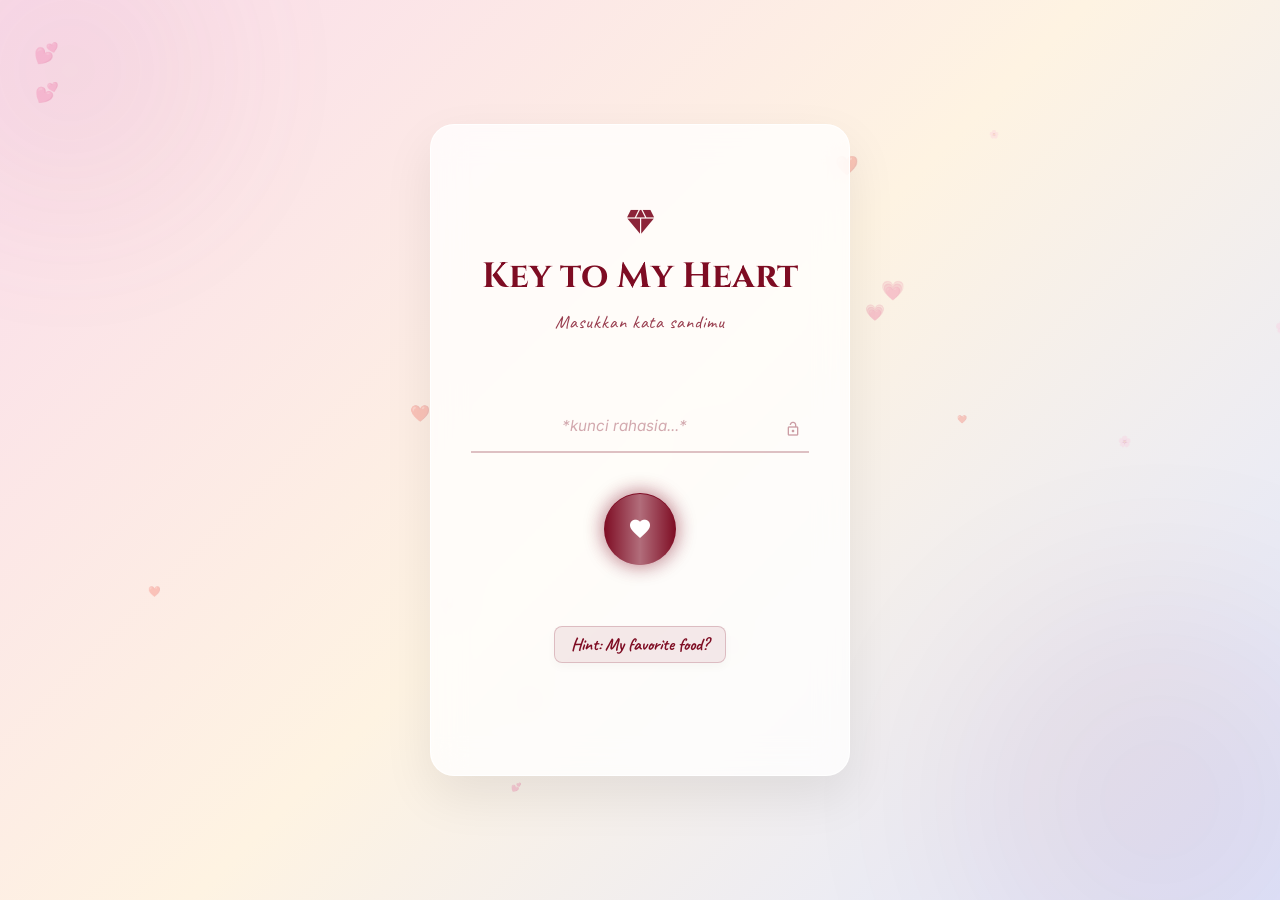
==== commit ca1b84d7: "fix: move printer sound effect trigger outside of timeout to satisfy mobile Safari user-gesture requ" ====
--- a/index.html
+++ b/index.html
@@ -2220,15 +2220,16 @@
                         if (printerDevice) printerDevice.classList.remove('printer-vibrating');
                         if (printerLed) { printerLed.classList.remove('led-printing'); printerLed.classList.add('led-pulse'); }
 
+                        // MUST play outside setTimeout to satisfy mobile Safari user-gesture requirements
+                        printerSfx.currentTime = 0;
+                        printerSfx.volume = 0.6;
+                        const playPromise = printerSfx.play();
+                        if (playPromise !== undefined) playPromise.catch((e) => { console.warn('Printer SFX prevented or missing:', e); });
+
                         setTimeout(() => {
                             printerComp.classList.add('is-printing');
                             if (printerDevice) printerDevice.classList.add('printer-vibrating');
                             if (printerLed) { printerLed.classList.remove('led-pulse'); printerLed.classList.add('led-printing'); }
-
-                            printerSfx.currentTime = 0;
-                            printerSfx.volume = 0.6;
-                            const playPromise = printerSfx.play();
-                            if (playPromise !== undefined) playPromise.catch(() => { });
 
                             setTimeout(() => {
                                 printerSfx.pause();
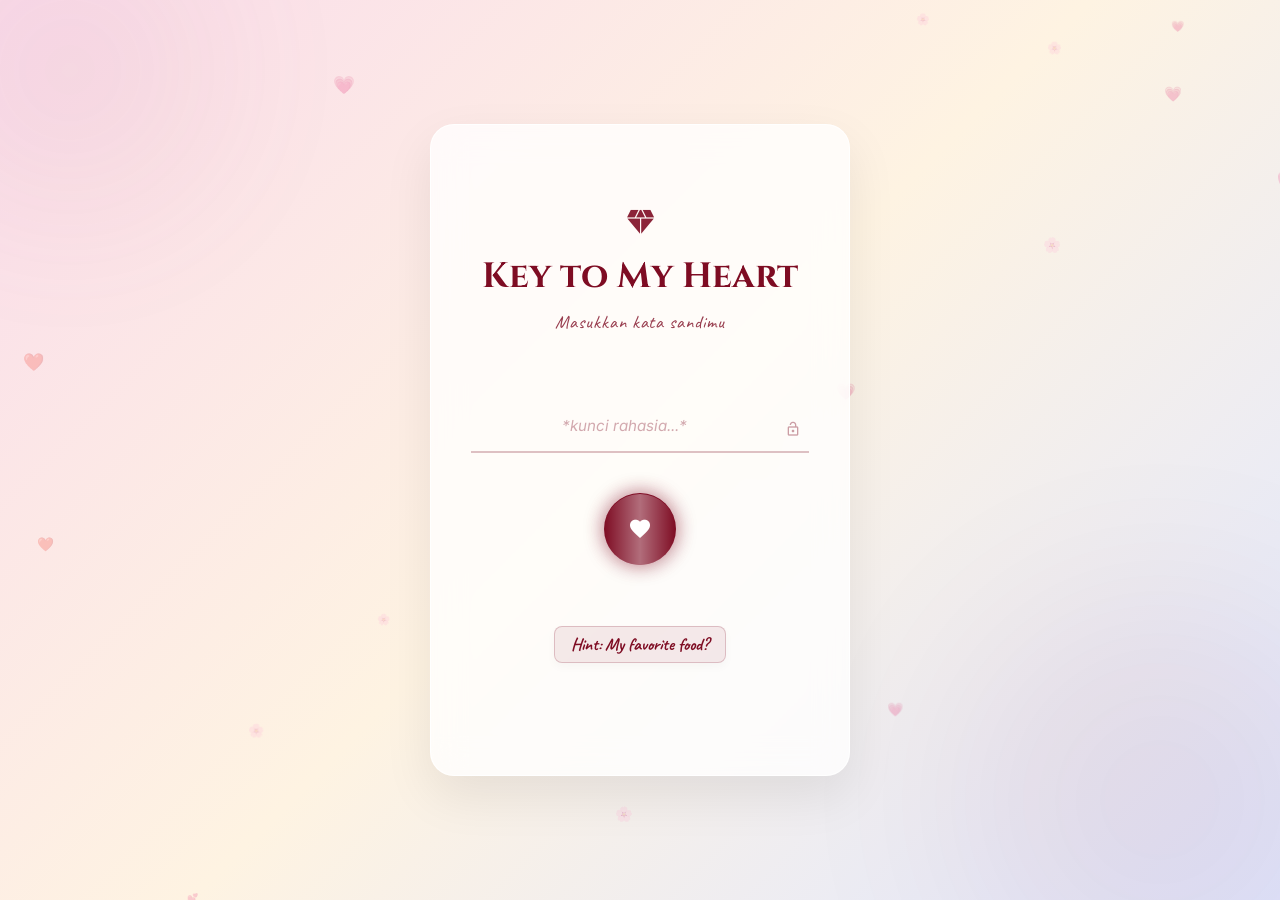
==== commit a75d6047: "feat: add and implement scratching sound effect during drawing interactions" ====
--- a/index.html
+++ b/index.html
@@ -2021,6 +2021,11 @@
             printerSfx.loop = true;
             printerSfx.preload = 'auto';
 
+            const scratchSfx = new Audio();
+            scratchSfx.src = 'assets/scratching.dat';
+            scratchSfx.loop = true;
+            scratchSfx.preload = 'auto';
+
             // ── Theme ────────────────────────────────────────────────
             // ── Init Login ───────────────────────────────────────────
             (function initLogin() {
@@ -2090,6 +2095,12 @@
                             printerSfx.play().then(() => {
                                 printerSfx.pause();
                                 printerSfx.currentTime = 0;
+                            }).catch(() => {});
+                        }
+                        if (scratchSfx) {
+                            scratchSfx.play().then(() => {
+                                scratchSfx.pause();
+                                scratchSfx.currentTime = 0;
                             }).catch(() => {});
                         }
                         // Also prime the main music audio
@@ -2516,12 +2527,19 @@
                             }
                         }
 
+                        if (scratchSfx) {
+                            scratchSfx.play().catch(() => {});
+                        }
+
                         isDrawing = true;
                         scratch(e);
                     }
 
                     function scratchEnd() {
                         isDrawing = false;
+                        if (scratchSfx) {
+                            scratchSfx.pause();
+                        }
                         checkReveal();
                     }
 
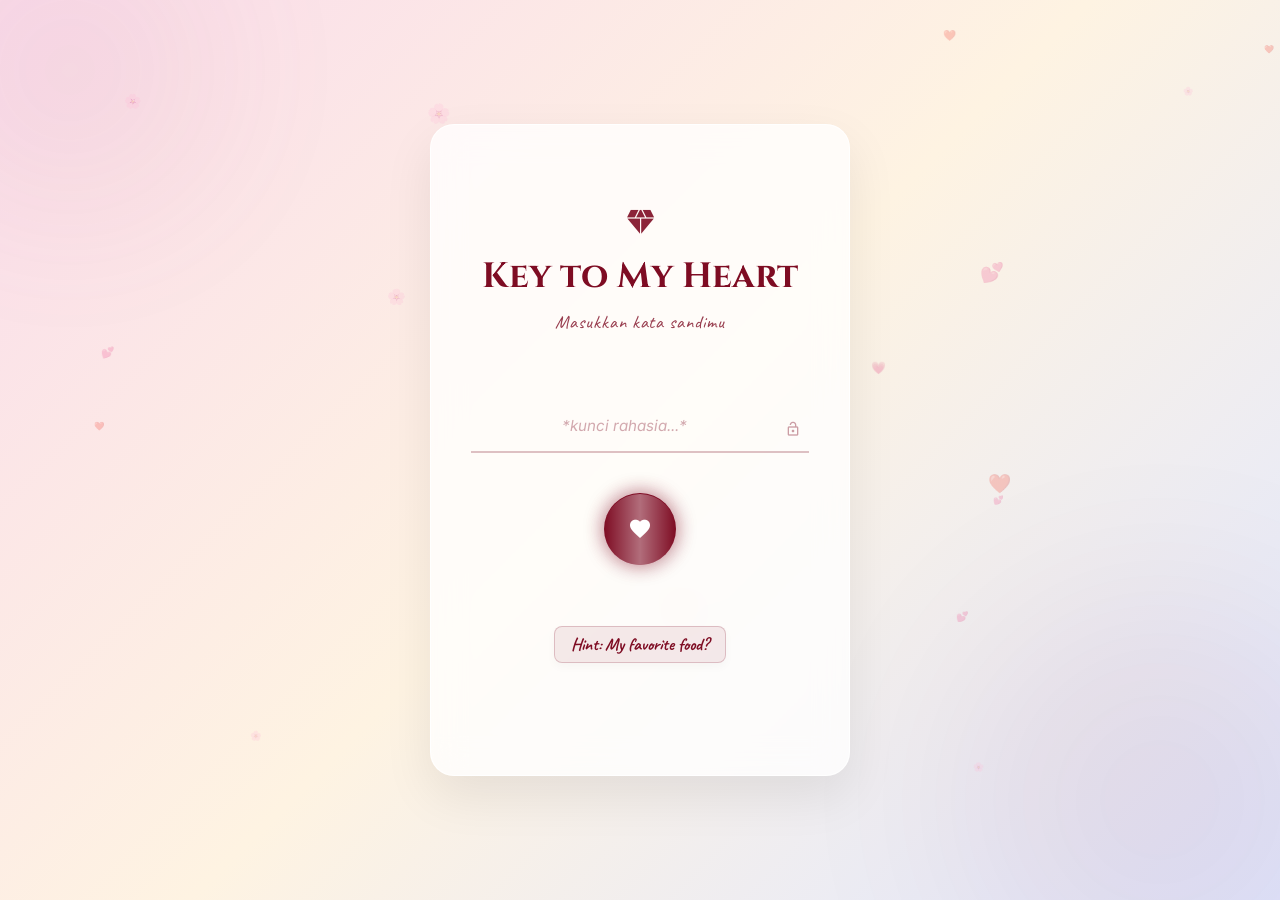
==== commit 3c084048: "fix: implement global iOS audio priming via touch/click events to ensure reliable playback" ====
--- a/index.html
+++ b/index.html
@@ -2019,12 +2019,33 @@
             const printerSfx = new Audio();
             printerSfx.src = 'assets/sfx1.dat'; 
             printerSfx.loop = true;
-            printerSfx.preload = 'auto';
 
             const scratchSfx = new Audio();
             scratchSfx.src = 'assets/scratching.dat';
             scratchSfx.loop = true;
-            scratchSfx.preload = 'auto';
+
+            // Global iOS Audio Priming (Unlock on FIRST touch/click anywhere)
+            // This is the most reliable way to unlock standard HTMLAudioElements on iOS Safari
+            const _unlockGlobalAudio = () => {
+                const prime = (a) => {
+                    if (!a) return;
+                    a.muted = true;
+                    a.play().then(() => {
+                        a.pause();
+                        a.currentTime = 0;
+                        a.muted = false;
+                    }).catch(() => {
+                        a.muted = false;
+                    });
+                };
+                prime(printerSfx);
+                prime(scratchSfx);
+                prime(audio);
+                document.removeEventListener('touchstart', _unlockGlobalAudio);
+                document.removeEventListener('click', _unlockGlobalAudio);
+            };
+            document.addEventListener('touchstart', _unlockGlobalAudio, { once: true });
+            document.addEventListener('click', _unlockGlobalAudio, { once: true });
 
             // ── Theme ────────────────────────────────────────────────
             // ── Init Login ───────────────────────────────────────────
@@ -2088,26 +2109,10 @@
                     const val = input.value.trim();
                     const correct = loginCfg.password || '123';
                     if (val === correct) {
-                        // UNLOCK AUDIO FOR MOBILE (Priming)
-                        // Playing and immediately pausing on a real user gesture (click)
-                        // is required to allow automatic audio play later on HP devices.
-                        if (printerSfx) {
-                            printerSfx.play().then(() => {
-                                printerSfx.pause();
-                                printerSfx.currentTime = 0;
-                            }).catch(() => {});
-                        }
-                        if (scratchSfx) {
-                            scratchSfx.play().then(() => {
-                                scratchSfx.pause();
-                                scratchSfx.currentTime = 0;
-                            }).catch(() => {});
-                        }
-                        // Also prime the main music audio
+                        // Audio handles are globally primed via touchstart/click event.
+                        // Music starts after the navigateTo delay.
                         if (audio) {
-                            audio.play().then(() => {
-                                audio.pause();
-                            }).catch(() => {});
+                            audio.play().catch(() => {});
                         }
 
                         lockIcon.textContent = 'lock_open';
@@ -2232,10 +2237,12 @@
                         if (printerLed) { printerLed.classList.remove('led-printing'); printerLed.classList.add('led-pulse'); }
 
                         // MUST play outside setTimeout to satisfy mobile Safari user-gesture requirements
-                        printerSfx.currentTime = 0;
-                        printerSfx.volume = 0.6;
-                        const playPromise = printerSfx.play();
-                        if (playPromise !== undefined) playPromise.catch((e) => { console.warn('Printer SFX prevented or missing:', e); });
+                        if (printerSfx) {
+                            printerSfx.currentTime = 0;
+                            printerSfx.volume = 0.6;
+                            const playPromise = printerSfx.play();
+                            if (playPromise !== undefined) playPromise.catch((e) => { });
+                        }
 
                         setTimeout(() => {
                             printerComp.classList.add('is-printing');
@@ -2243,15 +2250,15 @@
                             if (printerLed) { printerLed.classList.remove('led-pulse'); printerLed.classList.add('led-printing'); }
 
                             setTimeout(() => {
-                                printerSfx.pause();
+                                if (printerSfx) printerSfx.pause();
                                 if (printerDevice) printerDevice.classList.remove('printer-vibrating');
                                 if (printerLed) { printerLed.classList.remove('led-printing'); printerLed.classList.add('led-pulse'); }
                             }, 6000);
                         }, 300);
                     }
                 } else {
-                    // Pause printer if leaving the page early
-                    printerSfx.pause();
+                    // Stop printer if navigating away
+                    if (printerSfx) printerSfx.pause();
                 }
 
                 window.scrollTo({ top: 0, behavior: 'instant' });
@@ -2528,6 +2535,7 @@
                         }
 
                         if (scratchSfx) {
+                            scratchSfx.volume = 0.5;
                             scratchSfx.play().catch(() => {});
                         }
 
@@ -2537,9 +2545,7 @@
 
                     function scratchEnd() {
                         isDrawing = false;
-                        if (scratchSfx) {
-                            scratchSfx.pause();
-                        }
+                        if (scratchSfx) scratchSfx.pause();
                         checkReveal();
                     }
 
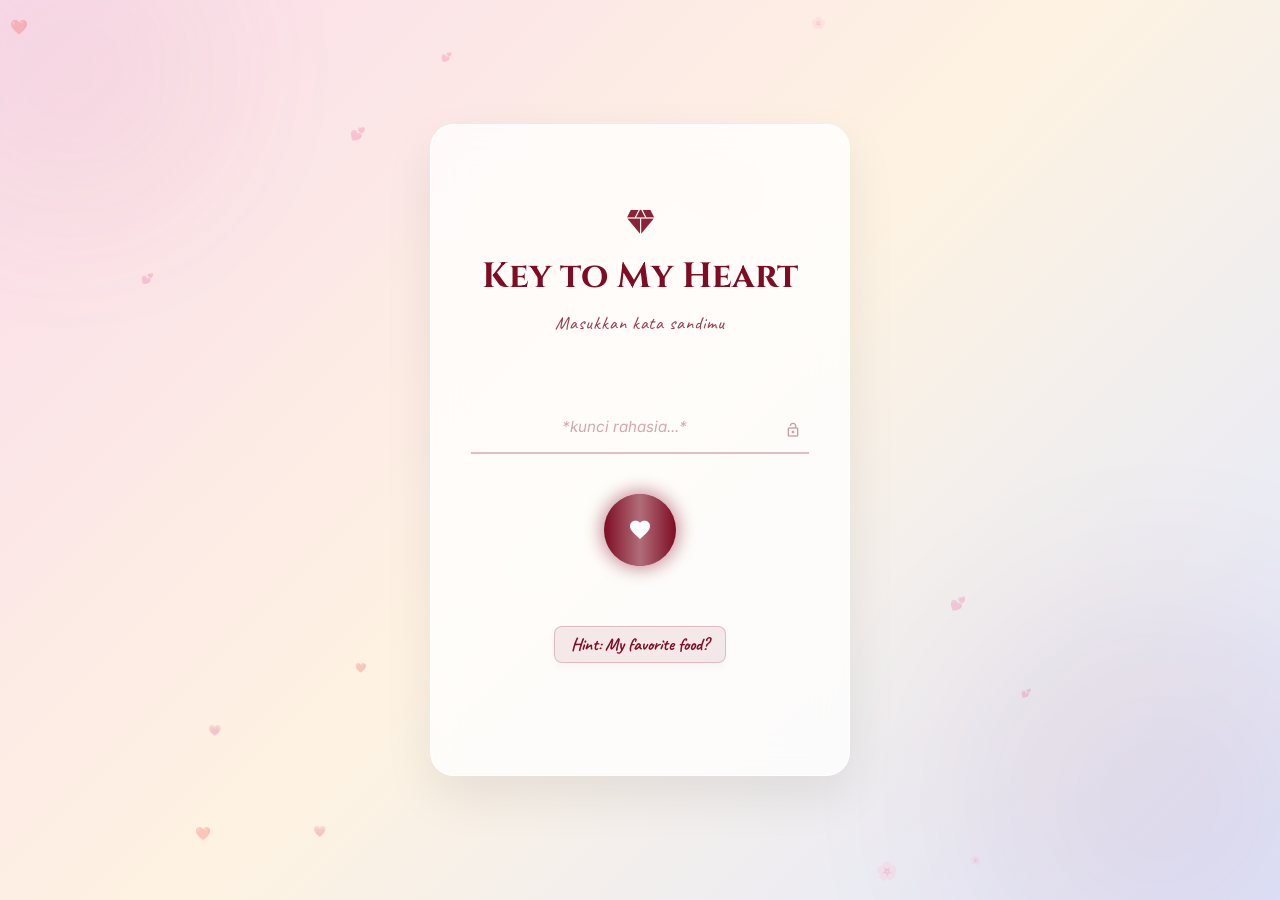
==== commit 0fa9479a: "fix audio gate" ====
--- a/index.html
+++ b/index.html
@@ -2109,11 +2109,8 @@
                     const val = input.value.trim();
                     const correct = loginCfg.password || '123';
                     if (val === correct) {
-                        // Audio handles are globally primed via touchstart/click event.
-                        // Music starts after the navigateTo delay.
-                        if (audio) {
-                            audio.play().catch(() => {});
-                        }
+                        // Audio is pre-buffered via the global touch-primer.
+                        // Playback NOT started here — user must press Play on music page.
 
                         lockIcon.textContent = 'lock_open';
                         lockIcon.style.color = 'var(--primary)';
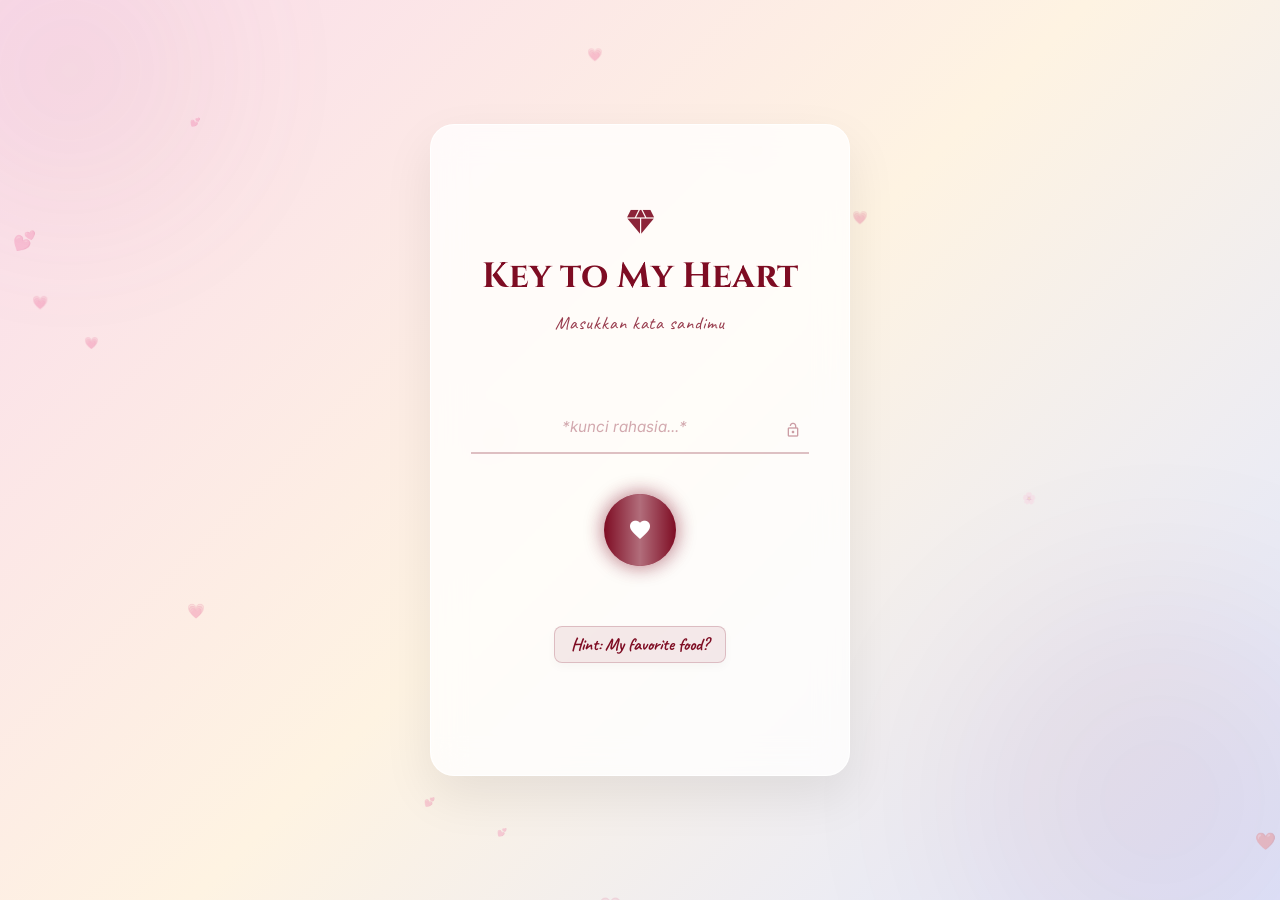
==== commit 27211674: "translate invitation stage buttons and rejection messages to English" ====
--- a/index.html
+++ b/index.html
@@ -2910,8 +2910,8 @@
                 }
 
                 const noMessages = [
-                    'Enggak yah... ', 'Yah masa sih...', 'Pikir ulang deh! 🥺',
-                    'Yakin enggak? ', 'Plisss... ❤️'
+                    'No way... ', 'Are you sure?', 'Think again! 🥺',
+                    'Really no? ', 'Please... ❤️'
                 ];
                 let noCount = 0, yesScale = 1;
 
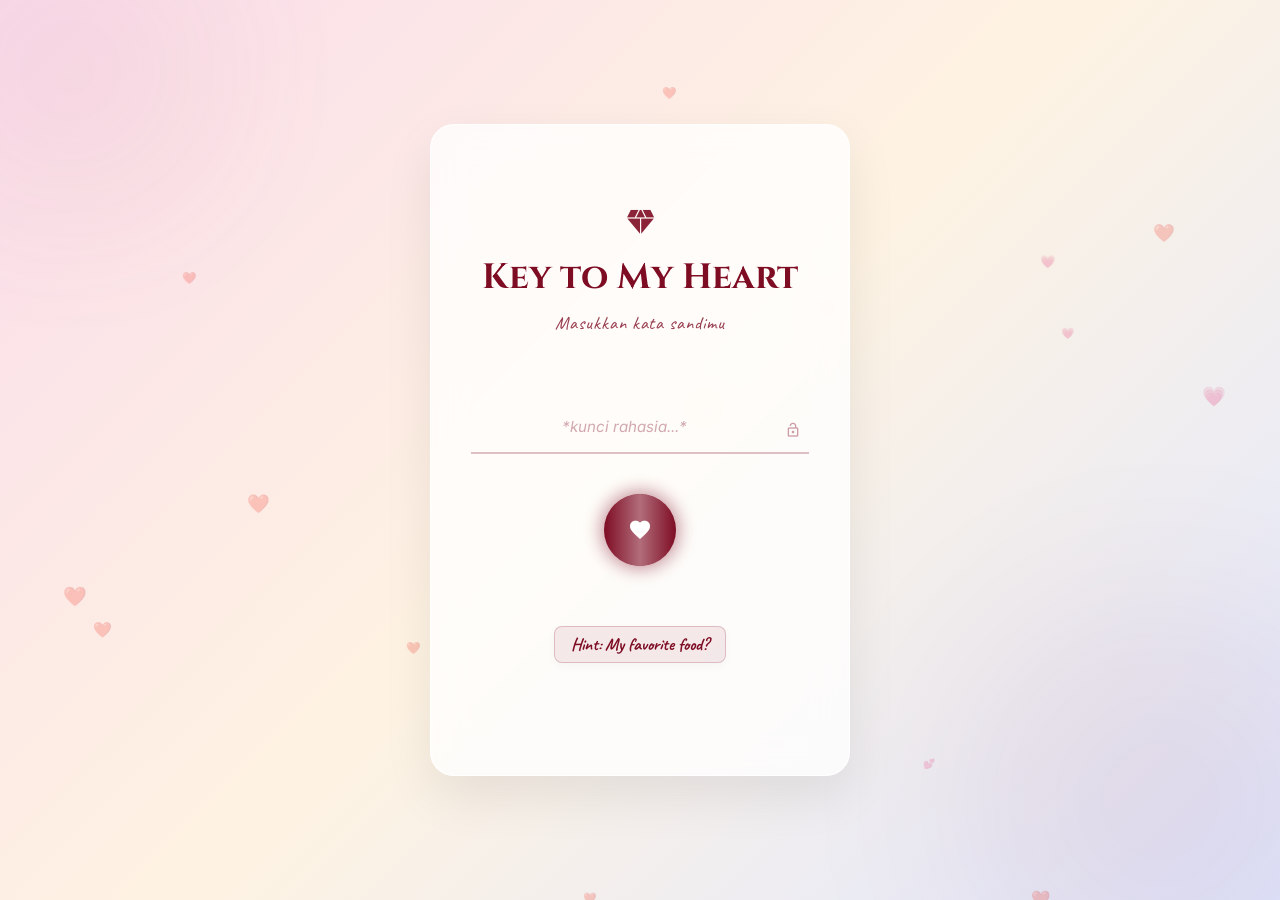
==== commit dada49c8: "feat(i18n): implement comprehensive bilingual localization and mobile-optimized studio" ====
--- a/index.html
+++ b/index.html
@@ -10,6 +10,7 @@
         rel="stylesheet">
     <link rel="stylesheet" href="shared.css">
     <script src="data.js"></script>
+    <script src="i18n.js"></script>
 
     <!-- Favicon -->
     <link rel="icon" type="image/png" href="assets/favicons/favicon-96x96.png" sizes="96x96" />
@@ -1870,6 +1871,7 @@
                 if (!res.ok) throw new Error('Gagal memuat. Coba muat ulang.');
 
                 const config = await res.json();
+                WrappedI18n.initGift(config);
 
                 // 2. Expose ke global agar initializeValentineApp bisa pakai
                 window.VALENTINE_DATA = _mapConfigToData(config);
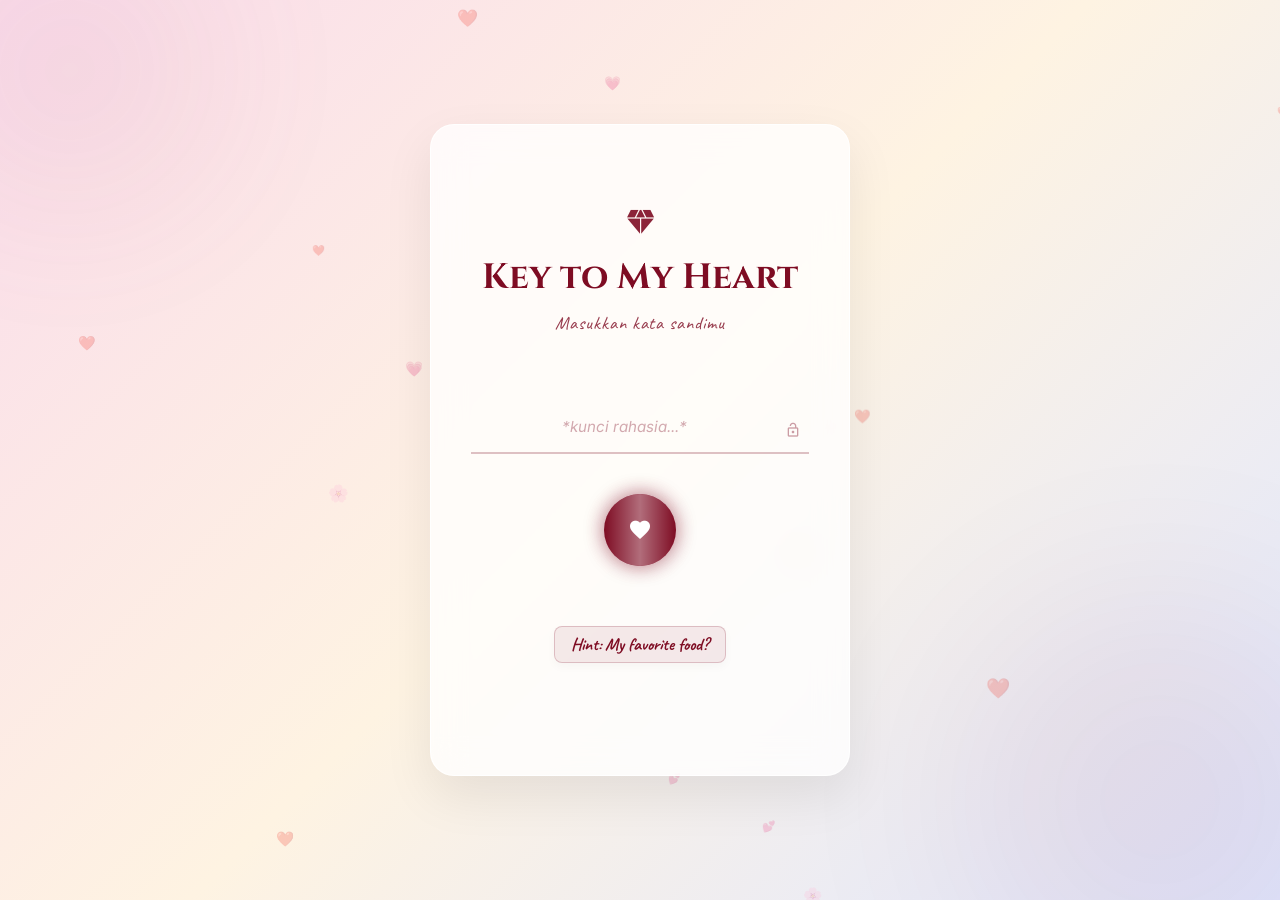
==== commit 4e3d62fd: "feat: add free studio page and setup vite configuration files" ====
--- a/index.html
+++ b/index.html
@@ -1019,6 +1019,8 @@
             line-height: 1.8;
             padding-left: 0.25rem;
             white-space: pre-wrap;
+            overflow-wrap: anywhere;
+            word-break: break-word;
         }
 
         .letter-body p {
@@ -2825,16 +2827,25 @@
                         const htmlStr = letter.message || '<p>Surat ini untukmu ❤️</p>';
                         bodyEl.innerHTML = '';
                         let i = 0, isTag = false, currentHtml = '';
+                        const visibleLength = htmlStr.replace(/<[^>]*>/g, '').length;
+                        // Keep the typewriter effect without making long letters take
+                        // minutes to finish. Roughly 600 animation frames means even a
+                        // very long letter is fully visible in about ten seconds.
+                        const visibleCharsPerFrame = Math.max(1, Math.ceil(visibleLength / 600));
 
                         function type() {
                             if (i < htmlStr.length) {
-                                let char = htmlStr.charAt(i);
-                                currentHtml += char;
-                                if (char === '<') isTag = true;
-                                if (char === '>') isTag = false;
+                                let visibleCharsAdded = 0;
+                                while (i < htmlStr.length && visibleCharsAdded < visibleCharsPerFrame) {
+                                    const char = htmlStr.charAt(i);
+                                    currentHtml += char;
+                                    if (char === '<') isTag = true;
+                                    else if (char === '>') isTag = false;
+                                    else if (!isTag) visibleCharsAdded++;
+                                    i++;
+                                }
                                 bodyEl.innerHTML = currentHtml + (isTag ? '' : '<span style="border-right: 2px solid rgba(126,12,35,0.4); animation: blink 1s step-end infinite;">&nbsp;</span>');
-                                i++;
-                                setTimeout(type, isTag ? 0 : 35);
+                                window.setTimeout(type, 16);
                             } else {
                                 bodyEl.innerHTML = currentHtml;
                                 sigEl.style.transition = 'opacity 1.5s ease-in-out';
@@ -2964,4 +2975,4 @@
     </script>
 </body>
 
-</html>+</html>
